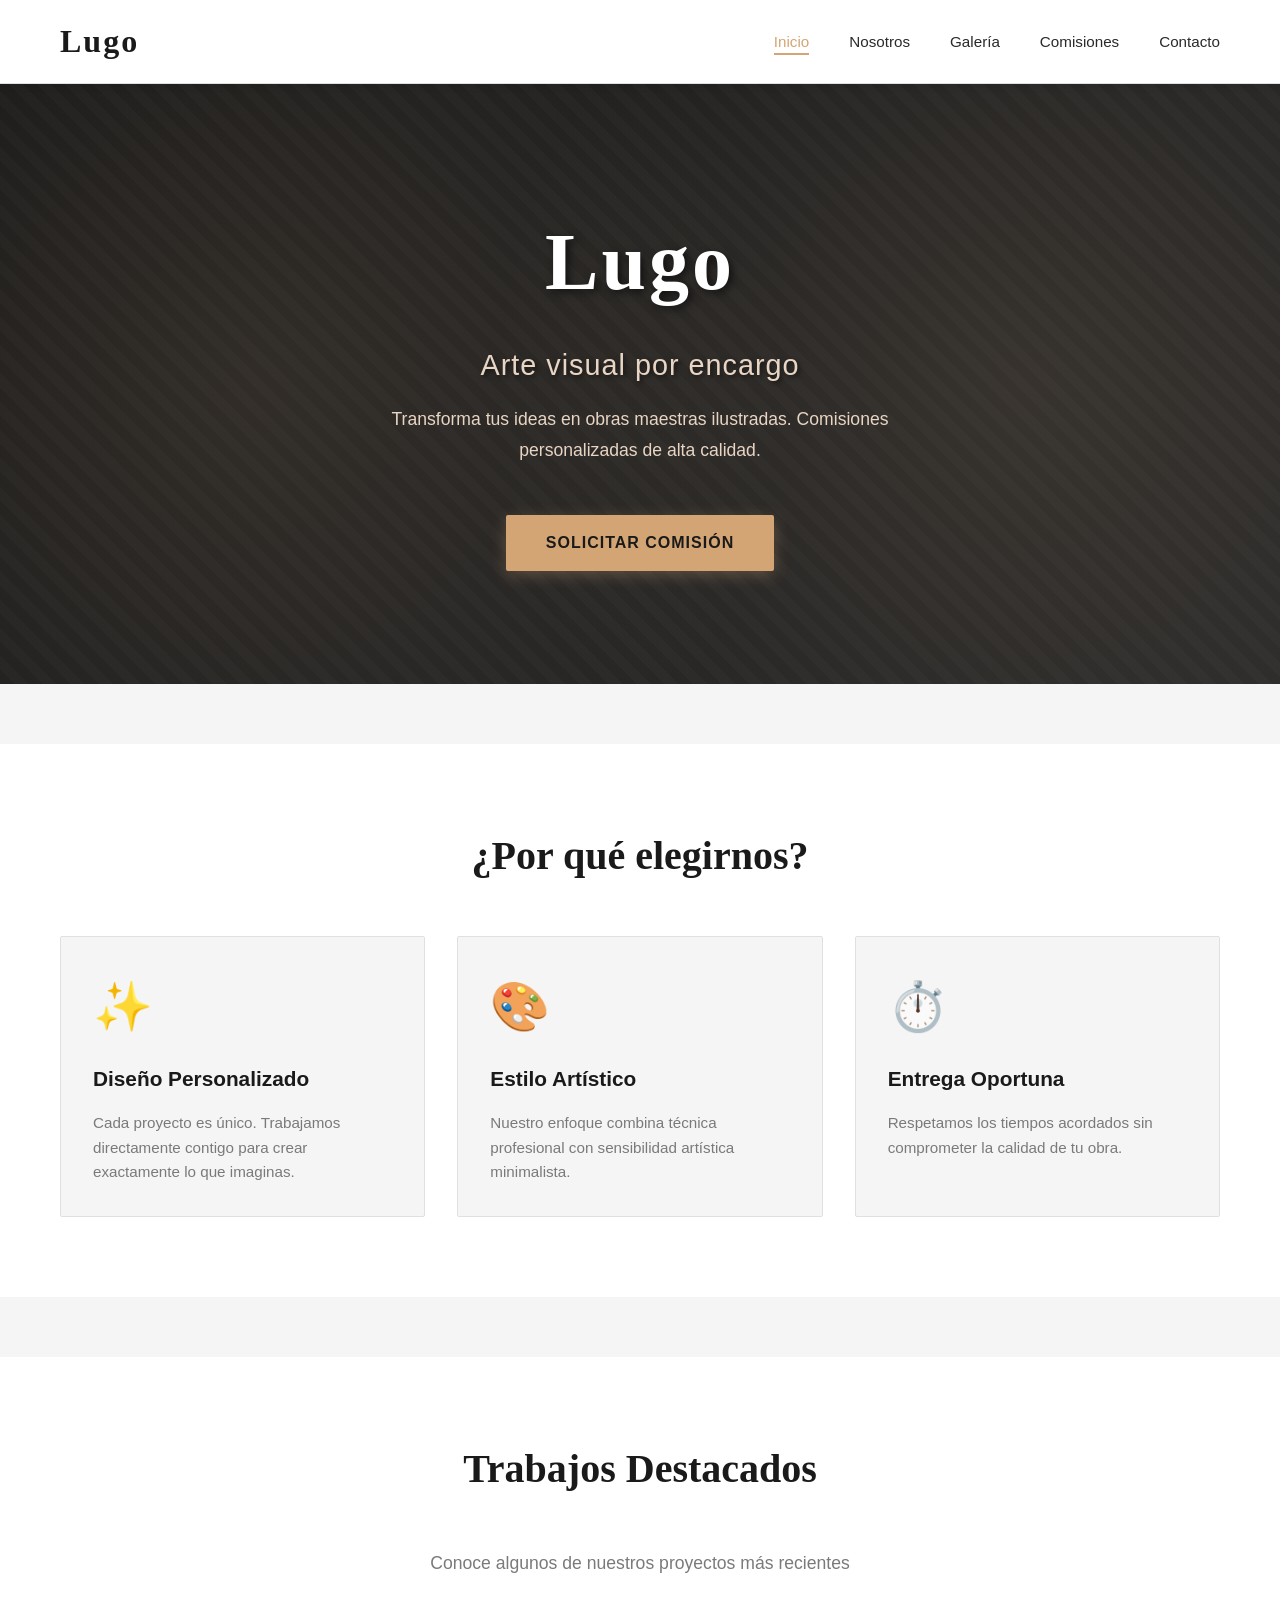
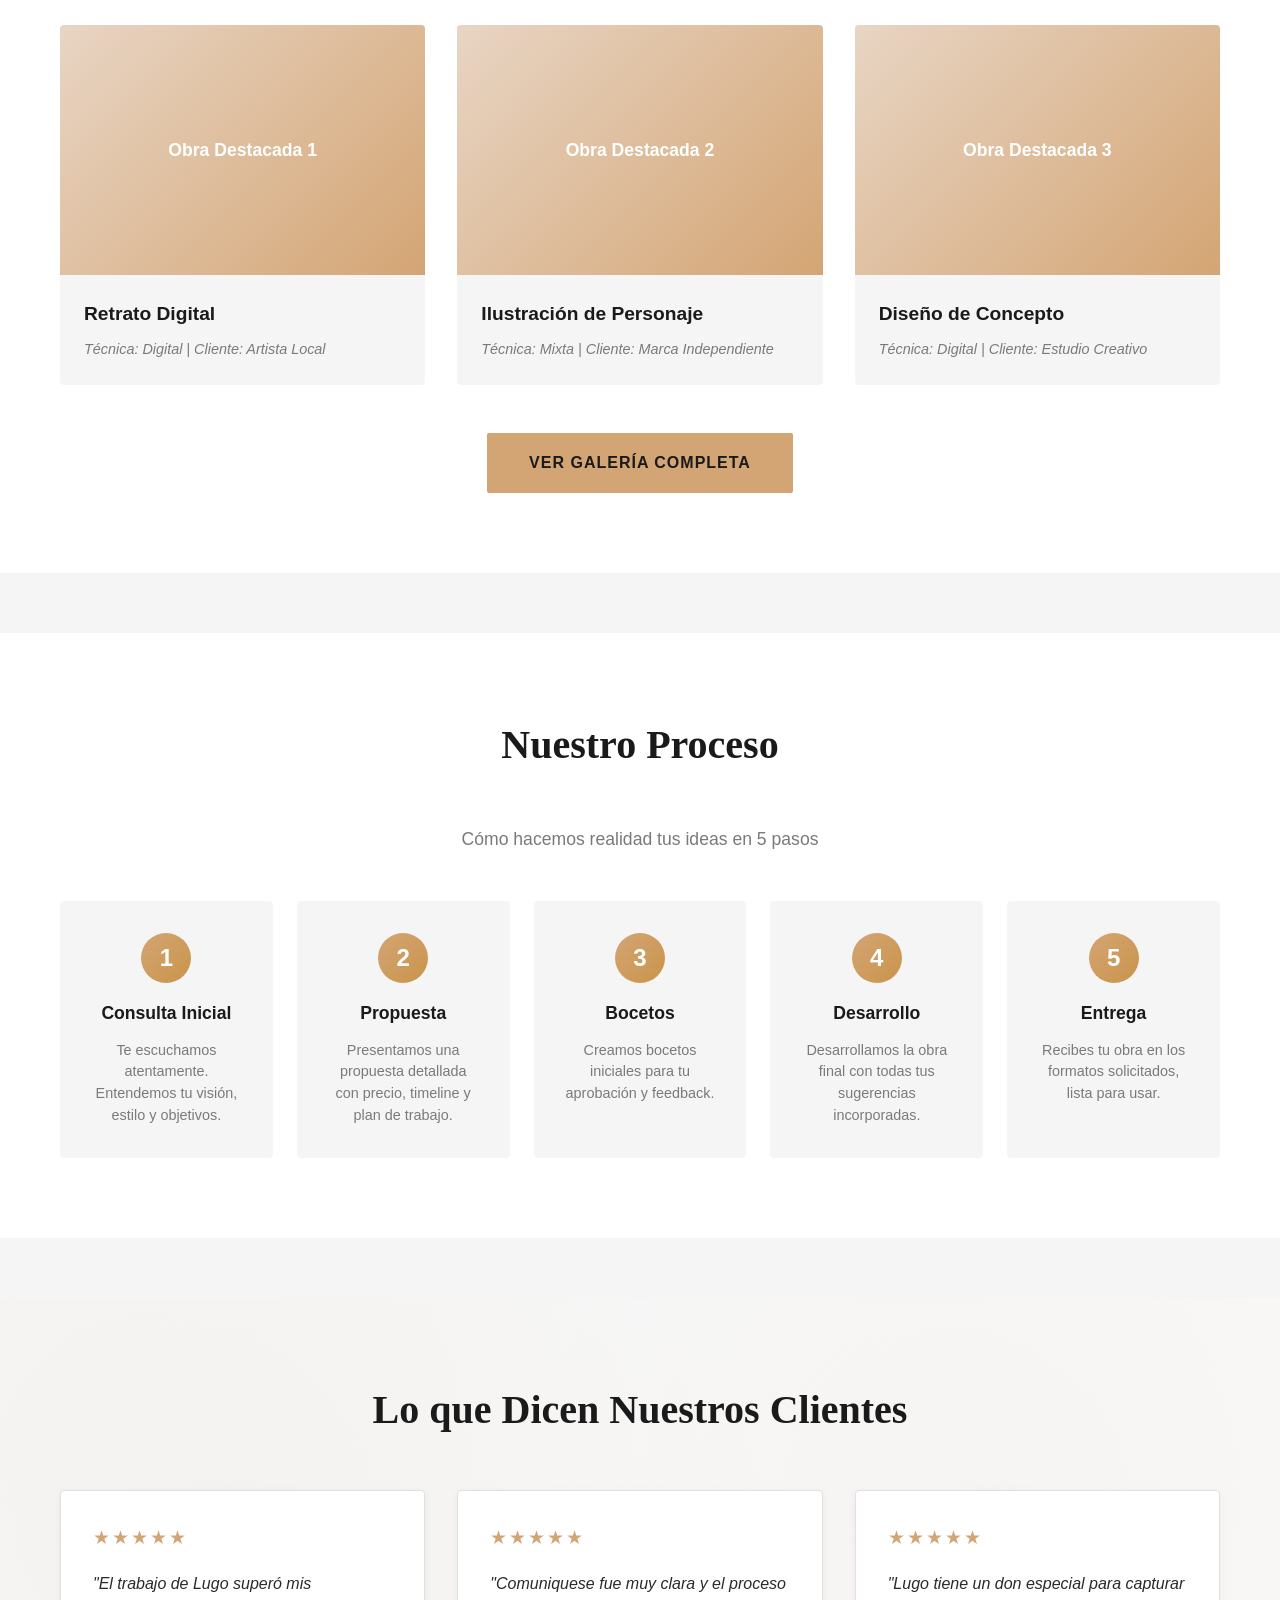
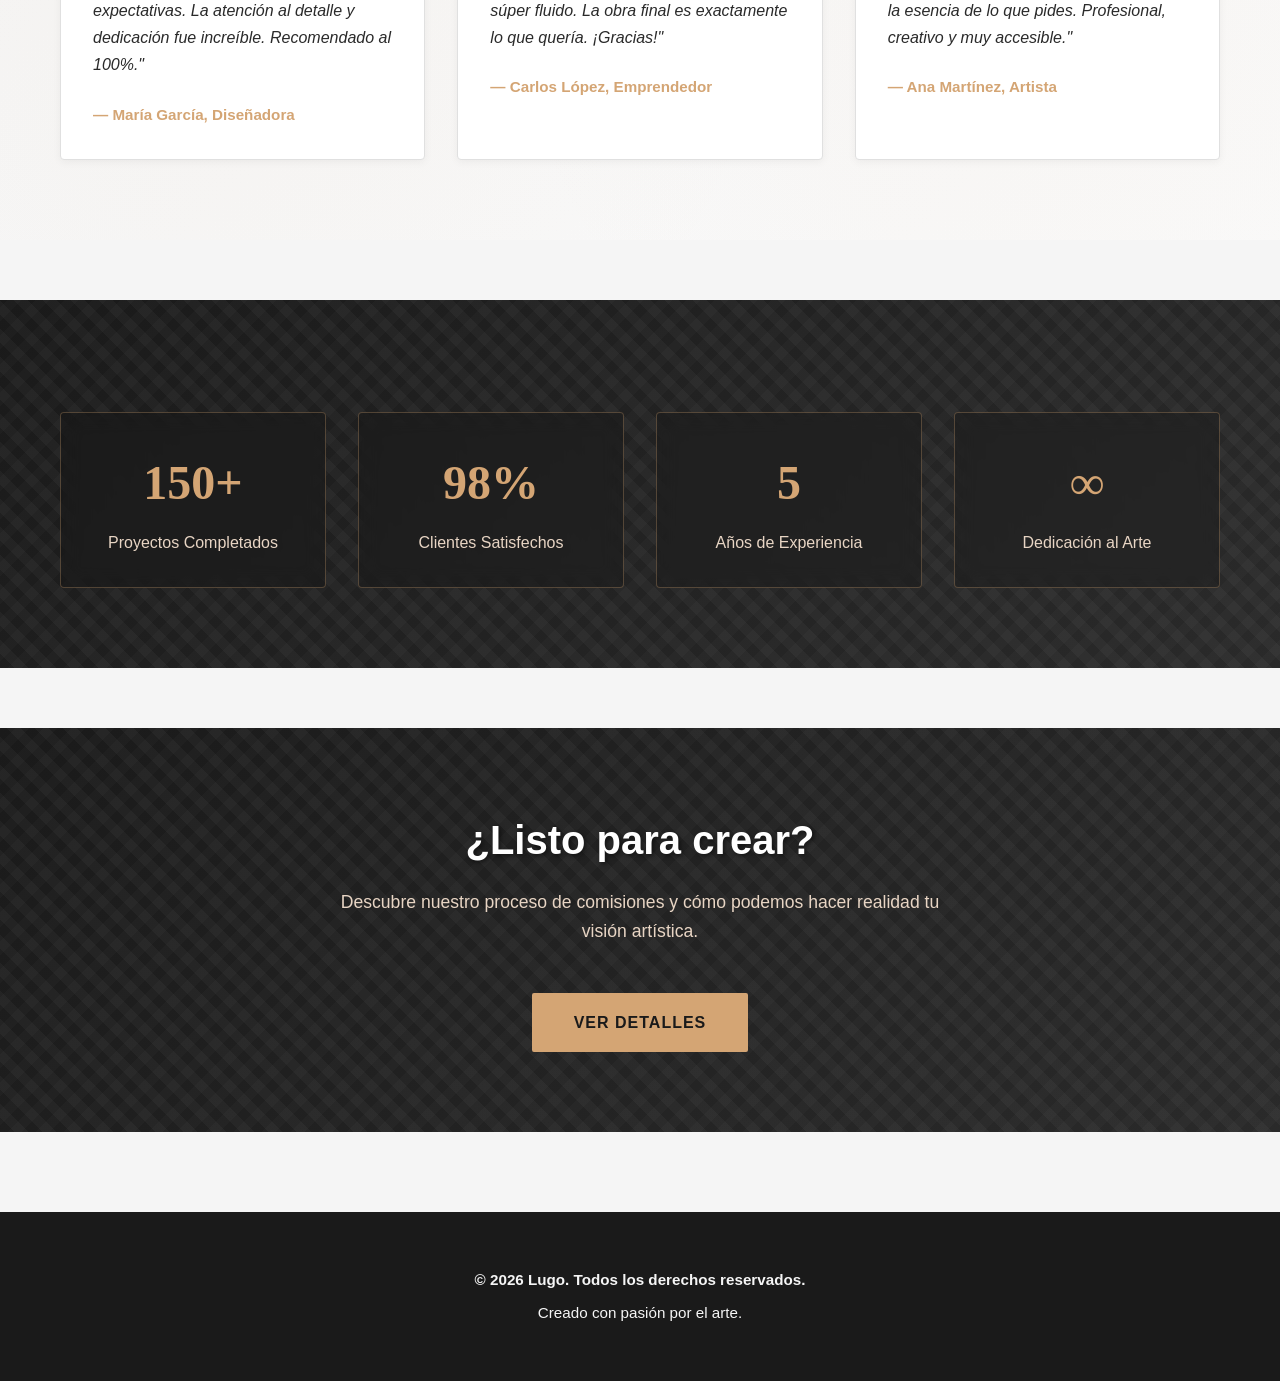
==== index.html @ e1e79ac5 "Add files via upload" ====
<!DOCTYPE html>
<html lang="es">
<head>
    <meta charset="UTF-8">
    <meta name="viewport" content="width=device-width, initial-scale=1.0">
    <title>Lugo - Dibujos por Comisiones</title>
    <link rel="stylesheet" href="Style/style.css">
</head>
<body>
    <nav class="navbar">
        <div class="nav-container">
            <div class="logo">Lugo</div>
            <ul class="nav-menu">
                <li><a href="index.html" class="nav-link active">Inicio</a></li>
                <li><a href="nosotros.html" class="nav-link">Nosotros</a></li>
                <li><a href="galeria.html" class="nav-link">Galería</a></li>
                <li><a href="comisiones.html" class="nav-link">Comisiones</a></li>
                <li><a href="contacto.html" class="nav-link">Contacto</a></li>
            </ul>
            <div class="hamburger">
                <span></span>
                <span></span>
                <span></span>
            </div>
        </div>
    </nav>

    <header class="hero">
        <div class="hero-content">
            <h1>Lugo</h1>
            <p class="subtitle">Arte visual por encargo</p>
            <p class="description">Transforma tus ideas en obras maestras ilustradas. Comisiones personalizadas de alta calidad.</p>
            <a href="comisiones.html" class="cta-button">Solicitar Comisión</a>
        </div>
    </header>

    <section class="featured">
        <div class="container">
            <h2>¿Por qué elegirnos?</h2>
            <div class="features-grid">
                <div class="feature-card">
                    <div class="feature-icon">✨</div>
                    <h3>Diseño Personalizado</h3>
                    <p>Cada proyecto es único. Trabajamos directamente contigo para crear exactamente lo que imaginas.</p>
                </div>
                <div class="feature-card">
                    <div class="feature-icon">🎨</div>
                    <h3>Estilo Artístico</h3>
                    <p>Nuestro enfoque combina técnica profesional con sensibilidad artística minimalista.</p>
                </div>
                <div class="feature-card">
                    <div class="feature-icon">⏱️</div>
                    <h3>Entrega Oportuna</h3>
                    <p>Respetamos los tiempos acordados sin comprometer la calidad de tu obra.</p>
                </div>
            </div>
        </div>
    </section>

    <section class="portfolio-preview">
        <div class="container">
            <h2>Trabajos Destacados</h2>
            <p class="section-subtitle">Conoce algunos de nuestros proyectos más recientes</p>
            <div class="portfolio-grid">
                <div class="portfolio-item">
                    <div class="portfolio-image">
                        <div class="portfolio-placeholder">Obra Destacada 1</div>
                    </div>
                    <h3>Retrato Digital</h3>
                    <p class="portfolio-tech">Técnica: Digital | Cliente: Artista Local</p>
                </div>
                <div class="portfolio-item">
                    <div class="portfolio-image">
                        <div class="portfolio-placeholder">Obra Destacada 2</div>
                    </div>
                    <h3>Ilustración de Personaje</h3>
                    <p class="portfolio-tech">Técnica: Mixta | Cliente: Marca Independiente</p>
                </div>
                <div class="portfolio-item">
                    <div class="portfolio-image">
                        <div class="portfolio-placeholder">Obra Destacada 3</div>
                    </div>
                    <h3>Diseño de Concepto</h3>
                    <p class="portfolio-tech">Técnica: Digital | Cliente: Estudio Creativo</p>
                </div>
            </div>
            <div class="text-center">
                <a href="galeria.html" class="cta-button-secondary">Ver Galería Completa</a>
            </div>
        </div>
    </section>

    <section class="process-section">
        <div class="container">
            <h2>Nuestro Proceso</h2>
            <p class="section-subtitle">Cómo hacemos realidad tus ideas en 5 pasos</p>
            <div class="process-timeline">
                <div class="timeline-item">
                    <div class="timeline-number">1</div>
                    <h3>Consulta Inicial</h3>
                    <p>Te escuchamos atentamente. Entendemos tu visión, estilo y objetivos.</p>
                </div>
                <div class="timeline-item">
                    <div class="timeline-number">2</div>
                    <h3>Propuesta</h3>
                    <p>Presentamos una propuesta detallada con precio, timeline y plan de trabajo.</p>
                </div>
                <div class="timeline-item">
                    <div class="timeline-number">3</div>
                    <h3>Bocetos</h3>
                    <p>Creamos bocetos iniciales para tu aprobación y feedback.</p>
                </div>
                <div class="timeline-item">
                    <div class="timeline-number">4</div>
                    <h3>Desarrollo</h3>
                    <p>Desarrollamos la obra final con todas tus sugerencias incorporadas.</p>
                </div>
                <div class="timeline-item">
                    <div class="timeline-number">5</div>
                    <h3>Entrega</h3>
                    <p>Recibes tu obra en los formatos solicitados, lista para usar.</p>
                </div>
            </div>
        </div>
    </section>

    <section class="testimonials">
        <div class="container">
            <h2>Lo que Dicen Nuestros Clientes</h2>
            <div class="testimonials-grid">
                <div class="testimonial-card">
                    <div class="stars">★★★★★</div>
                    <p class="quote">"El trabajo de Lugo superó mis expectativas. La atención al detalle y dedicación fue increíble. Recomendado al 100%."</p>
                    <p class="author">— María García, Diseñadora</p>
                </div>
                <div class="testimonial-card">
                    <div class="stars">★★★★★</div>
                    <p class="quote">"Comuniquese fue muy clara y el proceso súper fluido. La obra final es exactamente lo que quería. ¡Gracias!"</p>
                    <p class="author">— Carlos López, Emprendedor</p>
                </div>
                <div class="testimonial-card">
                    <div class="stars">★★★★★</div>
                    <p class="quote">"Lugo tiene un don especial para capturar la esencia de lo que pides. Profesional, creativo y muy accesible."</p>
                    <p class="author">— Ana Martínez, Artista</p>
                </div>
            </div>
        </div>
    </section>

    <section class="stats-section">
        <div class="container">
            <div class="stats-grid">
                <div class="stat-item">
                    <h3 class="stat-number">150+</h3>
                    <p>Proyectos Completados</p>
                </div>
                <div class="stat-item">
                    <h3 class="stat-number">98%</h3>
                    <p>Clientes Satisfechos</p>
                </div>
                <div class="stat-item">
                    <h3 class="stat-number">5</h3>
                    <p>Años de Experiencia</p>
                </div>
                <div class="stat-item">
                    <h3 class="stat-number">∞</h3>
                    <p>Dedicación al Arte</p>
                </div>
            </div>
        </div>
    </section>

    <section class="cta-section">
        <div class="container">
            <h2>¿Listo para crear?</h2>
            <p>Descubre nuestro proceso de comisiones y cómo podemos hacer realidad tu visión artística.</p>
            <a href="comisiones.html" class="cta-button-secondary">Ver Detalles</a>
        </div>
    </section>

    <footer class="footer">
        <div class="container">
            <p>&copy; 2026 Lugo. Todos los derechos reservados.</p>
            <p>Creado con pasión por el arte.</p>
        </div>
    </footer>

    <script src="Script/script.js"></script>
</body>
</html>
---- Style/style.css ----
/* ========================
   RESET Y VARIABLES
   ======================== */

:root {
    --primary-color: #1a1a1a;
    --secondary-color: #f5f5f5;
    --accent-color: #d4a574;
    --accent-light: #e8d5c4;
    --text-dark: #2a2a2a;
    --text-light: #7a7a7a;
    --border-color: #e0e0e0;
    --white: #ffffff;
    
    --font-main: 'Segoe UI', Tahoma, Geneva, Verdana, sans-serif;
    --font-accent: 'Georgia', 'Times New Roman', serif;
    
    --transition: all 0.3s ease;
    --shadow-light: 0 2px 8px rgba(0, 0, 0, 0.08);
    --shadow-medium: 0 4px 16px rgba(0, 0, 0, 0.12);
}

* {
    margin: 0;
    padding: 0;
    box-sizing: border-box;
}

html {
    scroll-behavior: smooth;
}

body {
    font-family: var(--font-main);
    color: var(--text-dark);
    background-color: var(--secondary-color);
    line-height: 1.6;
}

/* ========================
   CONTENEDOR GENERAL
   ======================== */

.container {
    max-width: 1200px;
    margin: 0 auto;
    padding: 0 20px;
}

/* ========================
   NAVEGACIÓN
   ======================== */

.navbar {
    position: sticky;
    top: 0;
    background-color: var(--white);
    border-bottom: 1px solid var(--border-color);
    z-index: 1000;
    box-shadow: var(--shadow-light);
}

.nav-container {
    max-width: 1200px;
    margin: 0 auto;
    padding: 1rem 20px;
    display: flex;
    justify-content: space-between;
    align-items: center;
}

.logo {
    font-family: var(--font-accent);
    font-size: 2rem;
    font-weight: 700;
    color: var(--primary-color);
    letter-spacing: 2px;
    text-decoration: none;
}

.nav-menu {
    display: flex;
    list-style: none;
    gap: 2.5rem;
    align-items: center;
}

.nav-link {
    text-decoration: none;
    color: var(--text-dark);
    font-size: 0.95rem;
    position: relative;
    transition: var(--transition);
    text-transform: capitalize;
    font-weight: 500;
}

.nav-link::after {
    content: '';
    position: absolute;
    width: 0;
    height: 2px;
    bottom: -5px;
    left: 0;
    background-color: var(--accent-color);
    transition: var(--transition);
}

.nav-link:hover::after,
.nav-link.active::after {
    width: 100%;
}

.nav-link.active {
    color: var(--accent-color);
}

/* Hamburguesa Menu */
.hamburger {
    display: none;
    flex-direction: column;
    cursor: pointer;
    gap: 6px;
}

.hamburger span {
    width: 25px;
    height: 3px;
    background-color: var(--primary-color);
    border-radius: 2px;
    transition: var(--transition);
}

.hamburger.active span:nth-child(1) {
    transform: rotate(45deg) translate(10px, 10px);
}

.hamburger.active span:nth-child(2) {
    opacity: 0;
}

.hamburger.active span:nth-child(3) {
    transform: rotate(-45deg) translate(7px, -7px);
}

/* ========================
   HERO SECTION
   ======================== */

.hero {
    background: linear-gradient(135deg, #1a1a1a 0%, #2a2a2a 25%, #d4a574 50%, #2a2a2a 75%, #1a1a1a 100%);
    background-size: 400% 400%;
    padding: 100px 20px;
    text-align: center;
    min-height: 600px;
    display: flex;
    align-items: center;
    justify-content: center;
    position: relative;
    overflow: hidden;
    animation: gradientShift 15s ease infinite;
}

.hero::before {
    content: '';
    position: absolute;
    top: 0;
    left: 0;
    right: 0;
    bottom: 0;
    background-image: 
        radial-gradient(circle at 20% 50%, rgba(212, 165, 116, 0.1) 0%, transparent 50%),
        radial-gradient(circle at 80% 50%, rgba(212, 165, 116, 0.1) 0%, transparent 50%),
        repeating-linear-gradient(45deg, transparent, transparent 10px, rgba(255,255,255,0.02) 10px, rgba(255,255,255,0.02) 20px);
    pointer-events: none;
    z-index: 1;
}

.hero-content {
    max-width: 800px;
    margin: 0 auto;
    position: relative;
    z-index: 2;
}

.hero h1 {
    font-family: var(--font-accent);
    font-size: 5rem;
    color: var(--white);
    margin-bottom: 1rem;
    font-weight: 700;
    letter-spacing: 3px;
    text-shadow: 3px 3px 8px rgba(0, 0, 0, 0.6);
    animation: slideDownFade 0.8s ease;
}

.subtitle {
    font-size: 1.8rem;
    color: var(--accent-light);
    margin-bottom: 1rem;
    font-weight: 300;
    letter-spacing: 1px;
    text-shadow: 2px 2px 4px rgba(0, 0, 0, 0.5);
    animation: slideUpFade 0.8s ease 0.2s both;
}

.description {
    font-size: 1.1rem;
    color: var(--accent-light);
    margin-bottom: 2rem;
    max-width: 600px;
    margin-left: auto;
    margin-right: auto;
    line-height: 1.8;
    animation: slideUpFade 0.8s ease 0.4s both;
}

@keyframes slideDownFade {
    from {
        opacity: 0;
        transform: translateY(-30px);
    }
    to {
        opacity: 1;
        transform: translateY(0);
    }
}

@keyframes slideUpFade {
    from {
        opacity: 0;
        transform: translateY(30px);
    }
    to {
        opacity: 1;
        transform: translateY(0);
    }
}

/* ========================
   BOTONES
   ======================== */

.cta-button,
.cta-button-secondary,
.btn-package,
.btn-submit {
    display: inline-block;
    padding: 15px 40px;
    margin-top: 1rem;
    border: none;
    border-radius: 2px;
    cursor: pointer;
    transition: var(--transition);
    text-decoration: none;
    font-size: 1rem;
    font-weight: 600;
    text-transform: uppercase;
    letter-spacing: 1px;
    position: relative;
    z-index: 3;
}

.cta-button {
    background-color: var(--accent-color);
    color: var(--primary-color);
    box-shadow: 0 4px 15px rgba(212, 165, 116, 0.3);
}

.cta-button:hover {
    background-color: var(--white);
    color: var(--primary-color);
    box-shadow: 0 6px 20px rgba(212, 165, 116, 0.5);
    transform: translateY(-2px);
}

.cta-button-secondary {
    background-color: var(--accent-color);
    color: var(--primary-color);
    border: 2px solid var(--accent-color);
}

.cta-button-secondary:hover {
    background-color: transparent;
    color: var(--accent-color);
    box-shadow: 0 4px 15px rgba(212, 165, 116, 0.3);
}

.btn-package {
    background-color: var(--accent-color);
    color: var(--primary-color);
    width: 100%;
    text-align: center;
}

.btn-package:hover {
    background-color: var(--primary-color);
    color: var(--accent-color);
    box-shadow: var(--shadow-medium);
}

.btn-submit {
    background-color: var(--accent-color);
    color: var(--primary-color);
    width: 100%;
}

.btn-submit:hover {
    background-color: var(--primary-color);
    color: var(--accent-color);
    box-shadow: var(--shadow-medium);
}

/* ========================
   SECCIONES FEATURED
   ======================== */

.featured,
.values-section,
.pricing-section,
.faq-section,
.portfolio-preview,
.process-section,
.testimonials,
.stats-section {
    padding: 80px 20px;
    background-color: var(--white);
    margin: 60px 0;
}

.featured h2,
.values-section h2,
.pricing-section h2,
.faq-section h2,
.commission-info h2,
.contact-info h2,
.portfolio-preview h2,
.process-section h2,
.testimonials h2,
.stats-section h2 {
    font-family: var(--font-accent);
    font-size: 2.5rem;
    color: var(--primary-color);
    text-align: center;
    margin-bottom: 3rem;
    font-weight: 700;
}

.section-subtitle {
    text-align: center;
    color: var(--text-light);
    font-size: 1.1rem;
    margin-bottom: 3rem;
    max-width: 600px;
    margin-left: auto;
    margin-right: auto;
}

.text-center {
    text-align: center;
    margin-top: 2rem;
}

/* ========================
   GRID DE CARACTERÍSTICAS
   ======================== */

.features-grid,
.values-grid,
.gallery-grid {
    display: grid;
    grid-template-columns: repeat(auto-fit, minmax(300px, 1fr));
    gap: 2rem;
    margin-top: 2rem;
}

.feature-card,
.value-card,
.gallery-item {
    padding: 2rem;
    border: 1px solid var(--border-color);
    border-radius: 2px;
    transition: var(--transition);
    background-color: var(--secondary-color);
}

.feature-card:hover,
.value-card:hover,
.gallery-item:hover {
    transform: translateY(-5px);
    box-shadow: var(--shadow-medium);
    border-color: var(--accent-color);
}

.feature-icon {
    font-size: 3rem;
    margin-bottom: 1rem;
}

.feature-card h3,
.value-card h3,
.gallery-item h3 {
    color: var(--primary-color);
    margin-bottom: 1rem;
    font-size: 1.3rem;
}

.feature-card p,
.value-card p,
.gallery-item p {
    color: var(--text-light);
    font-size: 0.95rem;
    line-height: 1.6;
}

/* ========================
   GALERÍA
   ======================== */

.gallery-placeholder {
    width: 100%;
    height: 250px;
    background: linear-gradient(135deg, #e8d5c4 0%, #d4a574 100%);
    border-radius: 2px;
    display: flex;
    align-items: center;
    justify-content: center;
    margin-bottom: 1.5rem;
    color: var(--white);
    font-size: 1.2rem;
    font-weight: 600;
}

/* ========================
   SECCIÓN CTA
   ======================== */

.cta-section {
    background: linear-gradient(135deg, #1a1a1a 0%, #2a2a2a 25%, #d4a574 50%, #2a2a2a 75%, #1a1a1a 100%);
    background-size: 400% 400%;
    color: var(--white);
    padding: 80px 20px;
    text-align: center;
    animation: gradientShift 15s ease infinite;
    position: relative;
    overflow: hidden;
}

.cta-section::before {
    content: '';
    position: absolute;
    top: 0;
    left: 0;
    right: 0;
    bottom: 0;
    background-image: 
        repeating-linear-gradient(45deg, transparent, transparent 10px, rgba(255,255,255,0.03) 10px, rgba(255,255,255,0.03) 20px),
        repeating-linear-gradient(-45deg, transparent, transparent 10px, rgba(255,255,255,0.02) 10px, rgba(255,255,255,0.02) 20px);
    pointer-events: none;
}

.cta-section h2 {
    color: var(--white);
    font-size: 2.5rem;
    margin-bottom: 1rem;
    position: relative;
    z-index: 2;
    text-shadow: 2px 2px 4px rgba(0, 0, 0, 0.5);
}

.cta-section p {
    font-size: 1.1rem;
    color: var(--accent-light);
    max-width: 600px;
    margin: 0 auto 2rem;
    position: relative;
    z-index: 2;
}

/* ========================
   PAGE HEADER
   ======================== */

.page-header {
    background: linear-gradient(135deg, #1a1a1a 0%, #2a2a2a 25%, #d4a574 50%, #2a2a2a 75%, #1a1a1a 100%);
    background-size: 400% 400%;
    padding: 100px 20px;
    text-align: center;
    border-bottom: 3px solid var(--accent-color);
    position: relative;
    overflow: hidden;
    animation: gradientShift 15s ease infinite;
}

.page-header::before {
    content: '';
    position: absolute;
    top: 0;
    left: 0;
    right: 0;
    bottom: 0;
    background-image: 
        repeating-linear-gradient(45deg, transparent, transparent 10px, rgba(255,255,255,0.03) 10px, rgba(255,255,255,0.03) 20px),
        repeating-linear-gradient(-45deg, transparent, transparent 10px, rgba(255,255,255,0.02) 10px, rgba(255,255,255,0.02) 20px);
    pointer-events: none;
    z-index: 1;
}

.page-header h1 {
    font-family: var(--font-accent);
    font-size: 3rem;
    color: var(--white);
    margin-bottom: 0.5rem;
    font-weight: 700;
    position: relative;
    z-index: 2;
    text-shadow: 2px 2px 4px rgba(0, 0, 0, 0.5);
}

.page-header p {
    color: var(--accent-light);
    font-size: 1.1rem;
    position: relative;
    z-index: 2;
    font-weight: 500;
}

@keyframes gradientShift {
    0% { background-position: 0% 50%; }
    50% { background-position: 100% 50%; }
    100% { background-position: 0% 50%; }
}

/* ========================
   ABOUT SECTION
   ======================== */

.about-section {
    padding: 80px 20px;
    background-color: var(--white);
}

.about-content {
    display: grid;
    grid-template-columns: 1fr 1fr;
    gap: 4rem;
}

.about-text h2 {
    font-family: var(--font-accent);
    font-size: 2rem;
    color: var(--primary-color);
    margin-bottom: 1.5rem;
}

.about-text p {
    color: var(--text-light);
    font-size: 1rem;
    line-height: 1.8;
    margin-bottom: 1rem;
}

.mission-list {
    list-style: none;
    margin: 1.5rem 0;
}

.mission-list li {
    padding: 0.8rem 0;
    padding-left: 2rem;
    position: relative;
    color: var(--text-light);
}

.mission-list li::before {
    content: '✓';
    position: absolute;
    left: 0;
    color: var(--accent-color);
    font-weight: bold;
    font-size: 1.2rem;
}

/* ========================
   PROCESS STEPS
   ======================== */

.process-steps {
    display: grid;
    grid-template-columns: repeat(auto-fit, minmax(200px, 1fr));
    gap: 2rem;
    margin: 3rem 0;
}

.step {
    text-align: center;
    padding: 2rem;
}

.step-number {
    display: inline-flex;
    align-items: center;
    justify-content: center;
    width: 60px;
    height: 60px;
    background-color: var(--accent-color);
    color: var(--primary-color);
    border-radius: 50%;
    font-size: 1.8rem;
    font-weight: 700;
    margin-bottom: 1rem;
}

.step h3 {
    color: var(--primary-color);
    margin-bottom: 1rem;
    font-size: 1.2rem;
}

.step p {
    color: var(--text-light);
    font-size: 0.95rem;
}

/* ========================
   PRICING
   ======================== */

.pricing-grid {
    display: grid;
    grid-template-columns: repeat(auto-fit, minmax(280px, 1fr));
    gap: 2rem;
    margin-top: 3rem;
}

.price-card {
    border: 2px solid var(--border-color);
    border-radius: 2px;
    padding: 2.5rem;
    background-color: var(--secondary-color);
    transition: var(--transition);
    display: flex;
    flex-direction: column;
}

.price-card:hover {
    border-color: var(--accent-color);
    transform: translateY(-10px);
    box-shadow: var(--shadow-medium);
}

.price-card.featured {
    border-color: var(--accent-color);
    background-color: var(--white);
    transform: scale(1.05);
}

.price-card h3 {
    font-size: 1.5rem;
    color: var(--primary-color);
    margin-bottom: 1rem;
}

.price-card .price {
    font-size: 1.8rem;
    color: var(--accent-color);
    font-weight: 700;
    margin-bottom: 1.5rem;
}

.features-list {
    list-style: none;
    margin: 1.5rem 0;
    flex-grow: 1;
}

.features-list li {
    padding: 0.6rem 0;
    color: var(--text-light);
    font-size: 0.95rem;
}

/* ========================
   FAQ
   ======================== */

.faq-content {
    display: grid;
    grid-template-columns: 1fr 1fr;
    gap: 2rem;
    margin-top: 2rem;
}

.faq-item {
    padding: 1.5rem;
    background-color: var(--secondary-color);
    border-left: 4px solid var(--accent-color);
    border-radius: 2px;
}

.faq-item h4 {
    color: var(--primary-color);
    margin-bottom: 0.8rem;
    font-size: 1.1rem;
}

.faq-item p {
    color: var(--text-light);
    font-size: 0.95rem;
    line-height: 1.6;
}

/* ========================
   PORTFOLIO PREVIEW
   ======================== */

.portfolio-grid {
    display: grid;
    grid-template-columns: repeat(auto-fit, minmax(280px, 1fr));
    gap: 2rem;
    margin-top: 2rem;
}

.portfolio-item {
    border-radius: 4px;
    overflow: hidden;
    transition: var(--transition);
    background-color: var(--secondary-color);
}

.portfolio-item:hover {
    transform: translateY(-8px);
    box-shadow: var(--shadow-medium);
}

.portfolio-image {
    width: 100%;
    height: 250px;
    overflow: hidden;
    background: linear-gradient(135deg, #e8d5c4 0%, #d4a574 100%);
    display: flex;
    align-items: center;
    justify-content: center;
}

.portfolio-placeholder {
    color: var(--white);
    font-weight: 600;
    font-size: 1.1rem;
}

.portfolio-item h3 {
    padding: 1.5rem 1.5rem 0.5rem;
    color: var(--primary-color);
    font-size: 1.2rem;
}

.portfolio-tech {
    padding: 0 1.5rem 1.5rem;
    color: var(--text-light);
    font-size: 0.9rem;
    font-style: italic;
}

/* ========================
   PROCESS TIMELINE
   ======================== */

.process-timeline {
    display: grid;
    grid-template-columns: repeat(auto-fit, minmax(200px, 1fr));
    gap: 1.5rem;
    margin-top: 2rem;
    position: relative;
}

.timeline-item {
    text-align: center;
    padding: 2rem;
    background-color: var(--secondary-color);
    border-radius: 4px;
    transition: var(--transition);
    position: relative;
}

.timeline-item:hover {
    background-color: var(--accent-light);
    transform: translateY(-5px);
}

.timeline-number {
    display: inline-flex;
    align-items: center;
    justify-content: center;
    width: 50px;
    height: 50px;
    background: linear-gradient(135deg, var(--accent-color) 0%, #c9944a 100%);
    color: var(--white);
    border-radius: 50%;
    font-size: 1.5rem;
    font-weight: 700;
    margin-bottom: 1rem;
}

.timeline-item h3 {
    color: var(--primary-color);
    margin-bottom: 0.8rem;
    font-size: 1.1rem;
}

.timeline-item p {
    color: var(--text-light);
    font-size: 0.9rem;
    line-height: 1.5;
}

/* ========================
   TESTIMONIALS
   ======================== */

.testimonials {
    background: linear-gradient(135deg, #f5f5f5 0%, #ffffff 50%, #f5f5f5 100%);
    background-size: 400% 400%;
    position: relative;
    animation: subtleGradient 20s ease infinite;
}

.testimonials::before {
    content: '';
    position: absolute;
    top: 0;
    left: 0;
    right: 0;
    bottom: 0;
    background-image: 
        radial-gradient(circle at 20% 50%, rgba(212, 165, 116, 0.05) 0%, transparent 50%),
        radial-gradient(circle at 80% 50%, rgba(212, 165, 116, 0.05) 0%, transparent 50%);
    pointer-events: none;
}

.testimonials h2 {
    position: relative;
    z-index: 2;
}

.testimonials-grid {
    display: grid;
    grid-template-columns: repeat(auto-fit, minmax(300px, 1fr));
    gap: 2rem;
    margin-top: 2rem;
    position: relative;
    z-index: 2;
}

.testimonial-card {
    padding: 2rem;
    background-color: var(--white);
    border: 1px solid var(--border-color);
    border-radius: 4px;
    transition: var(--transition);
    box-shadow: 0 2px 8px rgba(0, 0, 0, 0.05);
}

.testimonial-card:hover {
    border-color: var(--accent-color);
    box-shadow: 0 8px 24px rgba(212, 165, 116, 0.15);
    transform: translateY(-8px);
}

.stars {
    color: var(--accent-color);
    font-size: 1.2rem;
    margin-bottom: 1rem;
    letter-spacing: 2px;
}

.testimonial-card .quote {
    color: var(--text-dark);
    font-size: 1rem;
    font-style: italic;
    margin-bottom: 1.5rem;
    line-height: 1.7;
}

.testimonial-card .author {
    color: var(--accent-color);
    font-weight: 600;
    font-size: 0.95rem;
    margin: 0;
}

@keyframes subtleGradient {
    0% { background-position: 0% 50%; }
    50% { background-position: 100% 50%; }
    100% { background-position: 0% 50%; }
}

/* ========================
   STATS SECTION
   ======================== */

.stats-section {
    background: linear-gradient(135deg, #1a1a1a 0%, #2a2a2a 25%, #d4a574 50%, #2a2a2a 75%, #1a1a1a 100%);
    background-size: 400% 400%;
    color: var(--white);
    margin: 60px 0;
    animation: gradientShift 15s ease infinite;
    position: relative;
    overflow: hidden;
}

.stats-section::before {
    content: '';
    position: absolute;
    top: 0;
    left: 0;
    right: 0;
    bottom: 0;
    background-image: 
        repeating-linear-gradient(45deg, transparent, transparent 10px, rgba(255,255,255,0.03) 10px, rgba(255,255,255,0.03) 20px),
        repeating-linear-gradient(-45deg, transparent, transparent 10px, rgba(255,255,255,0.02) 10px, rgba(255,255,255,0.02) 20px);
    pointer-events: none;
}

.stats-section h2 {
    color: var(--white);
    position: relative;
    z-index: 2;
    text-shadow: 2px 2px 4px rgba(0, 0, 0, 0.5);
}

.stats-grid {
    display: grid;
    grid-template-columns: repeat(auto-fit, minmax(200px, 1fr));
    gap: 2rem;
    margin-top: 2rem;
    position: relative;
    z-index: 2;
}

.stat-item {
    text-align: center;
    padding: 2rem;
    backdrop-filter: blur(10px);
    background-color: rgba(0, 0, 0, 0.2);
    border-radius: 4px;
    border: 1px solid rgba(212, 165, 116, 0.3);
    transition: var(--transition);
}

.stat-item:hover {
    background-color: rgba(0, 0, 0, 0.4);
    border-color: var(--accent-color);
    transform: translateY(-5px);
}

.stat-number {
    font-family: var(--font-accent);
    font-size: 3rem;
    color: var(--accent-color);
    margin-bottom: 0.5rem;
    font-weight: 700;
}

.stat-item p {
    color: var(--accent-light);
    font-size: 1rem;
}

/* ========================
   CONTACTO
   ======================== */

.contact-section {
    padding: 80px 20px;
    background-color: var(--white);
}

.contact-content {
    display: grid;
    grid-template-columns: 1fr 1fr;
    gap: 4rem;
}

.contact-info h2 {
    text-align: left;
    margin-top: 0;
}

.info-block {
    margin: 2.5rem 0;
    padding: 1.5rem;
    background-color: var(--secondary-color);
    border-radius: 2px;
}

.info-block h3 {
    color: var(--primary-color);
    margin-bottom: 0.8rem;
}

.info-block p {
    color: var(--text-light);
}

.info-block a {
    color: var(--accent-color);
    text-decoration: none;
    font-weight: 600;
}

.info-block a:hover {
    text-decoration: underline;
}

.info-block ul {
    list-style: none;
    margin-top: 0.8rem;
}

.info-block li {
    padding: 0.4rem 0;
    padding-left: 1.5rem;
    position: relative;
    color: var(--text-light);
}

.info-block li::before {
    content: '•';
    position: absolute;
    left: 0;
    color: var(--accent-color);
}

/* ========================
   FORMULARIO
   ======================== */

.contact-form {
    background-color: var(--secondary-color);
    padding: 2rem;
    border-radius: 2px;
}

.form-group {
    margin-bottom: 1.5rem;
}

.form-group label {
    display: block;
    margin-bottom: 0.6rem;
    color: var(--primary-color);
    font-weight: 600;
    font-size: 0.95rem;
}

.form-group input,
.form-group textarea,
.form-group select {
    width: 100%;
    padding: 12px;
    border: 1px solid var(--border-color);
    border-radius: 2px;
    font-family: var(--font-main);
    font-size: 0.95rem;
    background-color: var(--white);
    color: var(--text-dark);
    transition: var(--transition);
}

.form-group input:focus,
.form-group textarea:focus,
.form-group select:focus {
    outline: none;
    border-color: var(--accent-color);
    box-shadow: 0 0 0 3px rgba(212, 165, 116, 0.1);
}

.form-group textarea {
    resize: vertical;
    font-family: var(--font-main);
}

/* ========================
   FOOTER
   ======================== */

.footer {
    background-color: var(--primary-color);
    color: var(--secondary-color);
    padding: 3rem 20px;
    text-align: center;
    margin-top: 5rem;
}

.footer p {
    margin: 0.5rem 0;
    font-size: 0.95rem;
}

.footer p:first-child {
    font-weight: 600;
}

/* ========================
   RESPONSIVE
   ======================== */

@media (max-width: 1024px) {
    .nav-menu {
        gap: 1.8rem;
    }

    .hero h1 {
        font-size: 3.5rem;
    }

    .features-grid,
    .values-grid,
    .gallery-grid {
        grid-template-columns: repeat(2, 1fr);
    }
}

@media (max-width: 768px) {
    /* Navegación Mobile */
    .hamburger {
        display: flex;
    }

    .nav-menu {
        position: absolute;
        top: 70px;
        left: 0;
        width: 100%;
        height: 0;
        background-color: var(--white);
        border-bottom: 1px solid var(--border-color);
        flex-direction: column;
        gap: 0;
        overflow: hidden;
        transition: height 0.3s ease;
        padding: 0;
        box-shadow: var(--shadow-light);
    }

    .nav-menu.active {
        height: auto;
        padding: 1.5rem 0;
    }

    .nav-menu li {
        width: 100%;
    }

    .nav-link {
        display: block;
        padding: 1rem 20px;
        border-bottom: 1px solid var(--border-color);
        font-size: 1rem;
    }

    .nav-link::after {
        display: none;
    }

    .nav-link.active {
        background-color: var(--secondary-color);
        color: var(--accent-color);
    }

    .nav-container {
        padding: 0.8rem 20px;
    }

    .logo {
        font-size: 1.5rem;
        letter-spacing: 1px;
    }

    .hero h1 {
        font-size: 2.5rem;
    }

    .subtitle {
        font-size: 1.2rem;
    }

    .description {
        font-size: 0.95rem;
    }

    .featured h2,
    .values-section h2,
    .pricing-section h2,
    .faq-section h2,
    .commission-info h2,
    .contact-info h2,
    .portfolio-preview h2,
    .process-section h2,
    .testimonials h2,
    .stats-section h2 {
        font-size: 1.8rem;
    }

    .page-header h1 {
        font-size: 2rem;
    }

    .about-content,
    .contact-content {
        grid-template-columns: 1fr;
        gap: 2rem;
    }

    .faq-content {
        grid-template-columns: 1fr;
    }

    .process-steps,
    .process-timeline {
        grid-template-columns: 1fr;
    }

    .cta-section h2 {
        font-size: 1.8rem;
    }

    .hero {
        min-height: 400px;
        padding: 40px 20px;
    }

    .price-card.featured {
        transform: scale(1);
    }

    .features-grid,
    .values-grid,
    .gallery-grid,
    .pricing-grid,
    .portfolio-grid,
    .testimonials-grid,
    .stats-grid {
        grid-template-columns: 1fr;
    }

    .featured,
    .values-section,
    .pricing-section,
    .faq-section,
    .about-section,
    .contact-section,
    .commission-info,
    .portfolio-preview,
    .process-section,
    .testimonials,
    .stats-section {
        padding: 50px 20px;
    }

    .section-subtitle {
        font-size: 1rem;
    }
}

@media (max-width: 600px) {
    .logo {
        font-size: 1.3rem;
        letter-spacing: 0.5px;
    }

    .nav-link {
        padding: 0.8rem 20px;
        font-size: 0.9rem;
    }

    .hero h1 {
        font-size: 1.8rem;
    }

    .subtitle {
        font-size: 1rem;
    }

    .featured h2,
    .values-section h2,
    .pricing-section h2,
    .faq-section h2,
    .commission-info h2,
    .contact-info h2,
    .portfolio-preview h2,
    .process-section h2,
    .testimonials h2,
    .stats-section h2 {
        font-size: 1.5rem;
    }

    .page-header h1 {
        font-size: 1.5rem;
    }

    .cta-button,
    .cta-button-secondary,
    .btn-package,
    .btn-submit {
        padding: 12px 25px;
        font-size: 0.85rem;
        letter-spacing: 0.5px;
    }

    .featured,
    .values-section,
    .pricing-section,
    .faq-section,
    .about-section,
    .contact-section,
    .commission-info,
    .portfolio-preview,
    .process-section,
    .testimonials,
    .stats-section {
        padding: 30px 15px;
    }

    .hero {
        min-height: 350px;
        padding: 30px 15px;
    }

    .step-number,
    .timeline-number {
        width: 50px;
        height: 50px;
        font-size: 1.3rem;
    }

    .cta-section {
        padding: 50px 15px;
    }

    .cta-section h2 {
        font-size: 1.3rem;
    }

    .gallery-placeholder,
    .portfolio-image {
        height: 200px;
    }

    .section-subtitle {
        font-size: 0.95rem;
    }

    .stat-number {
        font-size: 2rem;
    }

    .timeline-item,
    .testimonial-card {
        padding: 1.5rem;
    }
}
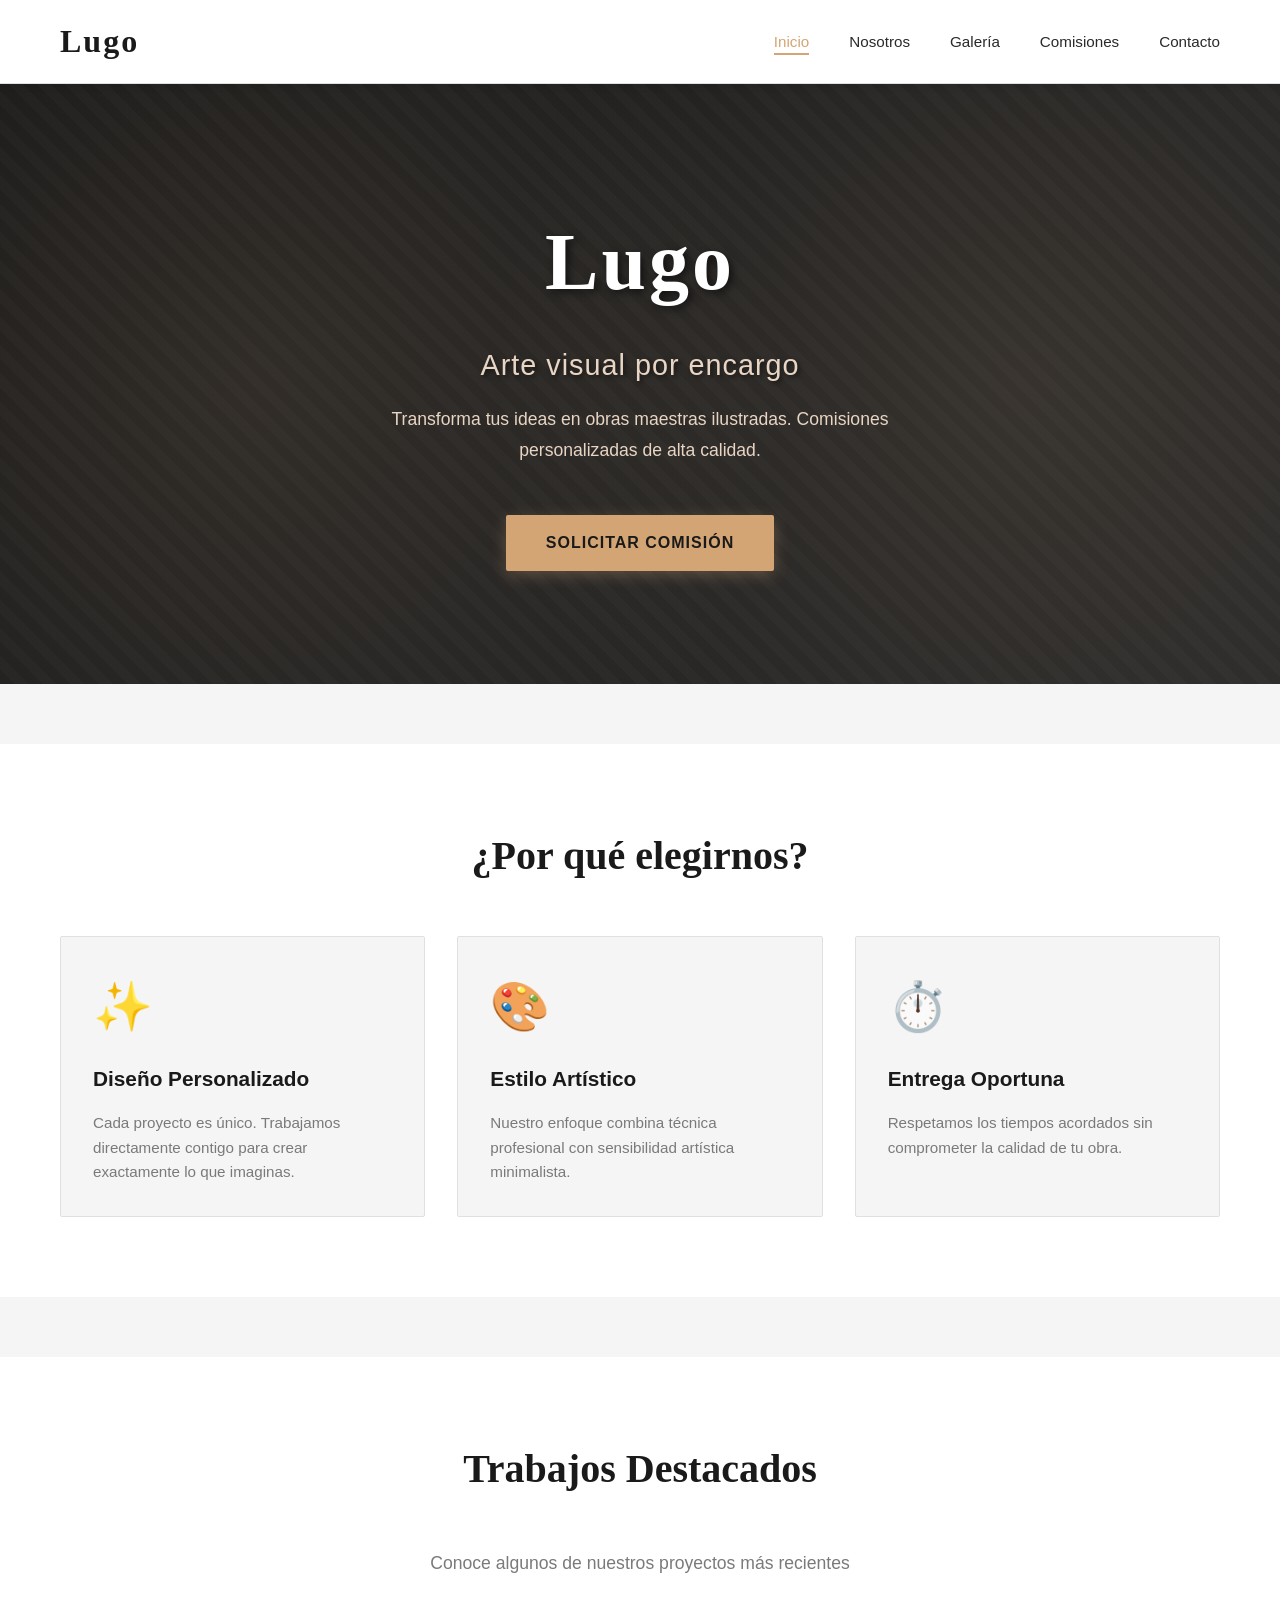
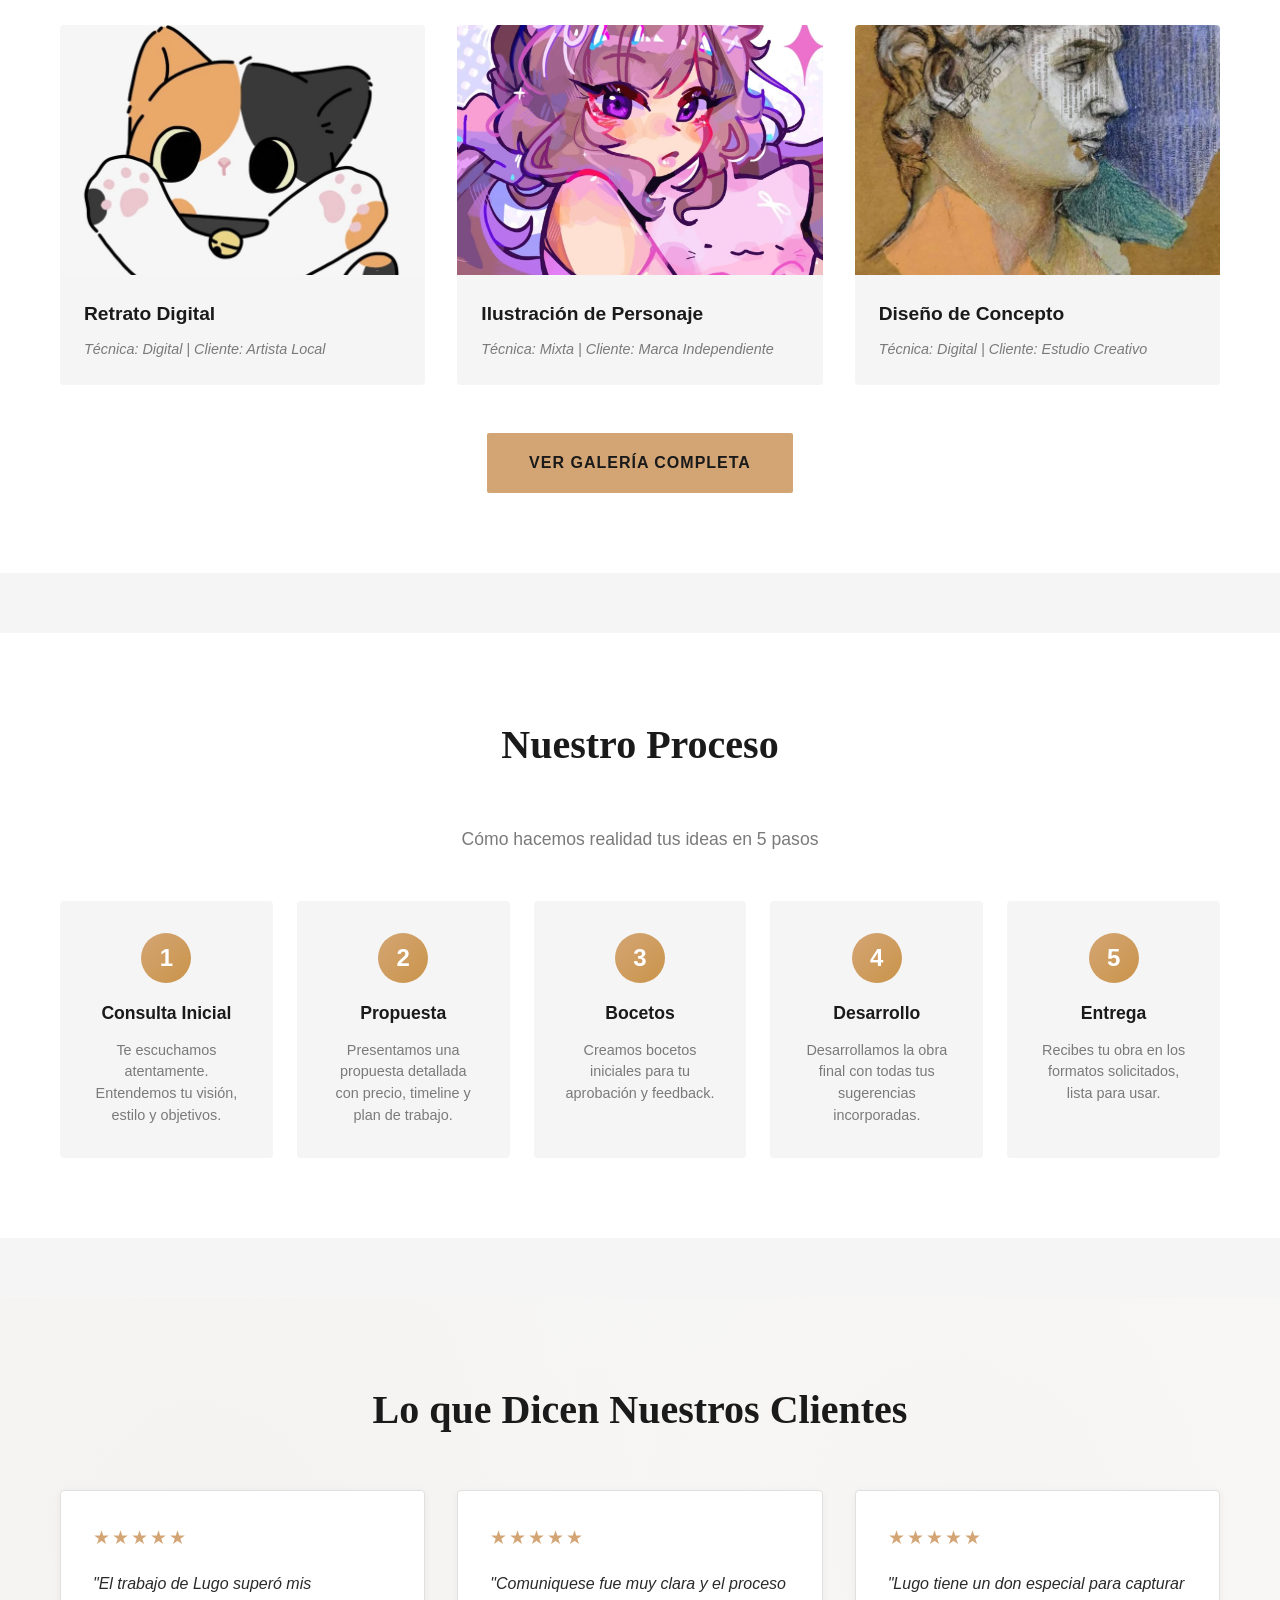
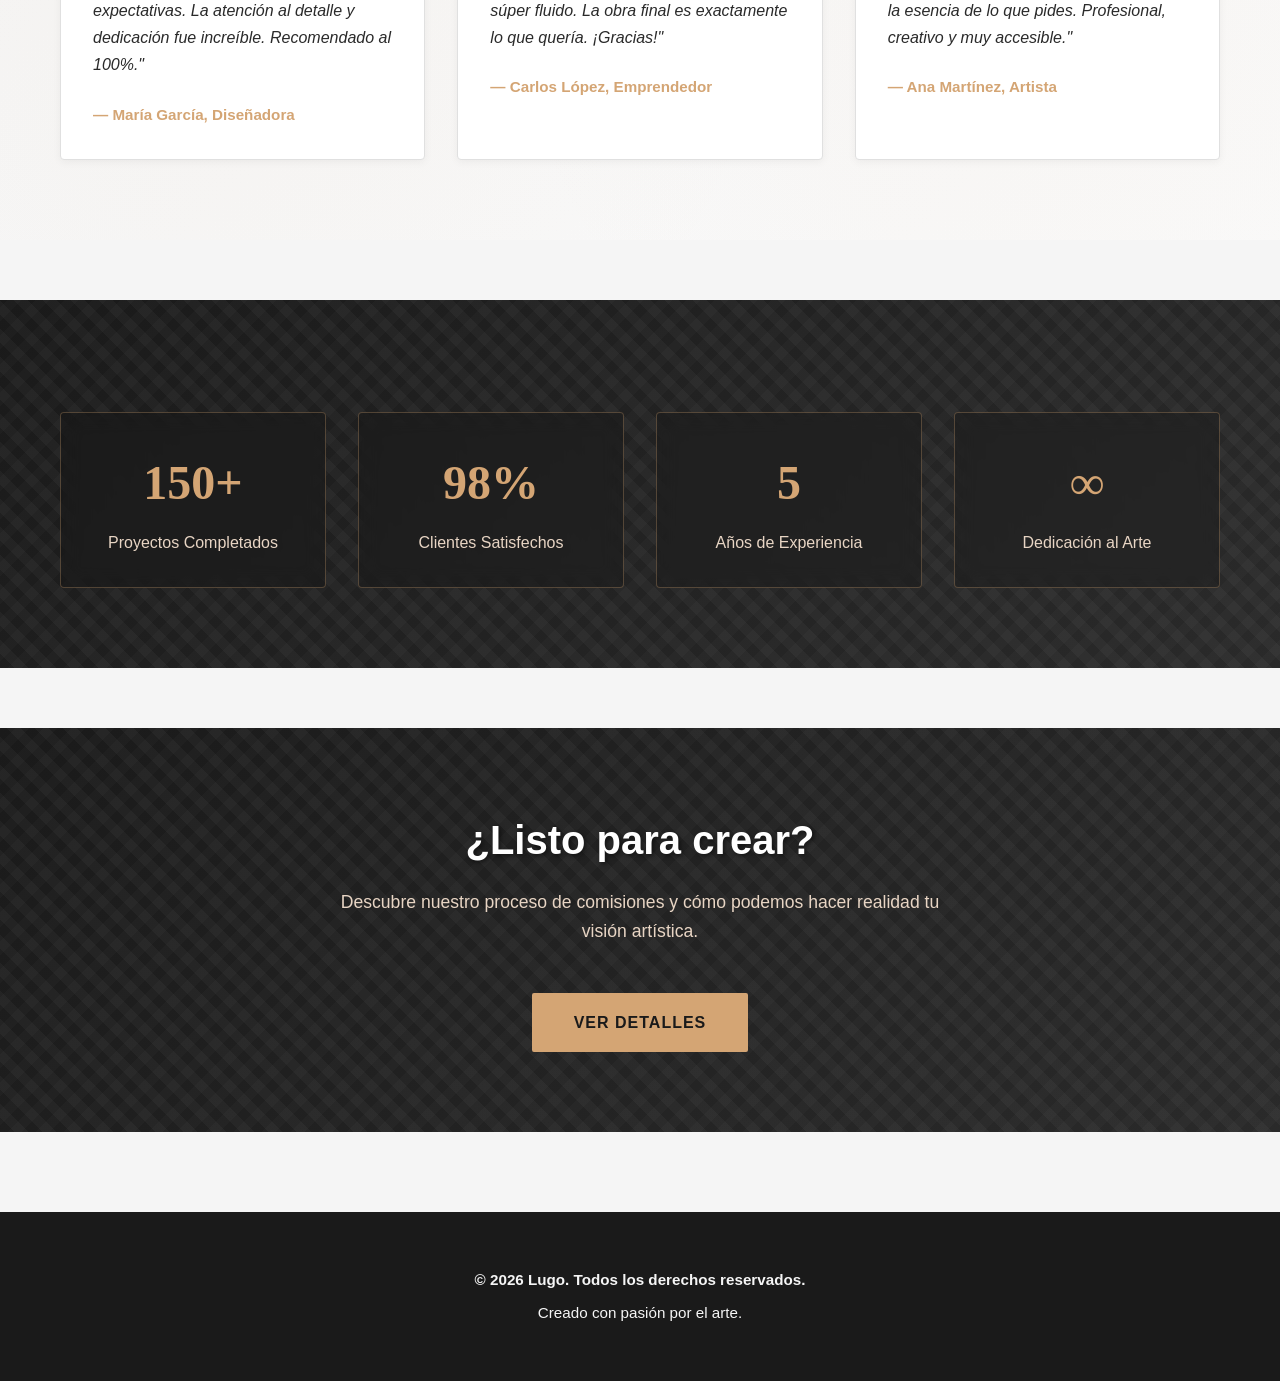
==== commit 004ea121: "Add files via upload" ====
--- a/index.html
+++ b/index.html
@@ -62,23 +62,23 @@
             <h2>Trabajos Destacados</h2>
             <p class="section-subtitle">Conoce algunos de nuestros proyectos más recientes</p>
             <div class="portfolio-grid">
-                <div class="portfolio-item">
+                <div class="portfolio-item gallery-clickable" data-image="img/Digital.jpg">
                     <div class="portfolio-image">
-                        <div class="portfolio-placeholder">Obra Destacada 1</div>
+                        <img src="img/Digital.jpg" alt="Retrato Digital" loading="lazy">
                     </div>
                     <h3>Retrato Digital</h3>
                     <p class="portfolio-tech">Técnica: Digital | Cliente: Artista Local</p>
                 </div>
-                <div class="portfolio-item">
+                <div class="portfolio-item gallery-clickable" data-image="img/Digital2.jpg">
                     <div class="portfolio-image">
-                        <div class="portfolio-placeholder">Obra Destacada 2</div>
+                        <img src="img/Digital2.jpg" alt="Ilustración de Personaje" loading="lazy">
                     </div>
                     <h3>Ilustración de Personaje</h3>
                     <p class="portfolio-tech">Técnica: Mixta | Cliente: Marca Independiente</p>
                 </div>
-                <div class="portfolio-item">
+                <div class="portfolio-item gallery-clickable" data-image="img/Tecnica mixta.jpg">
                     <div class="portfolio-image">
-                        <div class="portfolio-placeholder">Obra Destacada 3</div>
+                        <img src="img/Tecnica mixta.jpg" alt="Diseño de Concepto" loading="lazy">
                     </div>
                     <h3>Diseño de Concepto</h3>
                     <p class="portfolio-tech">Técnica: Digital | Cliente: Estudio Creativo</p>
@@ -178,6 +178,17 @@
         </div>
     </section>
 
+    <!-- Modal de Galería -->
+    <div id="imageModal" class="image-modal">
+        <div class="modal-content">
+            <button class="modal-close">&times;</button>
+            <button class="modal-prev">&#10094;</button>
+            <img id="modalImage" src="" alt="Imagen ampliada" class="modal-image">
+            <button class="modal-next">&#10095;</button>
+        </div>
+        <div class="modal-backdrop"></div>
+    </div>
+
     <footer class="footer">
         <div class="container">
             <p>&copy; 2026 Lugo. Todos los derechos reservados.</p>
--- a/Style/style.css
+++ b/Style/style.css
@@ -429,6 +429,18 @@
     color: var(--white);
     font-size: 1.2rem;
     font-weight: 600;
+    overflow: hidden;
+}
+
+.gallery-placeholder img {
+    width: 100%;
+    height: 100%;
+    object-fit: cover;
+    transition: var(--transition);
+}
+
+.gallery-item:hover .gallery-placeholder img {
+    transform: scale(1.05);
 }
 
 /* ========================
@@ -743,6 +755,17 @@
     justify-content: center;
 }
 
+.portfolio-image img {
+    width: 100%;
+    height: 100%;
+    object-fit: cover;
+    transition: var(--transition);
+}
+
+.portfolio-item:hover .portfolio-image img {
+    transform: scale(1.08);
+}
+
 .portfolio-placeholder {
     color: var(--white);
     font-weight: 600;
@@ -1103,8 +1126,228 @@
 }
 
 /* ========================
-   RESPONSIVE
-   ======================== */
+   GALERÍA CLICKABLE
+   ======================== */
+
+.gallery-clickable {
+    cursor: pointer;
+}
+
+/* ========================
+   MODAL DE IMAGEN
+   ======================== */
+
+.image-modal {
+    display: none;
+    position: fixed;
+    top: 0;
+    left: 0;
+    width: 100%;
+    height: 100%;
+    z-index: 5000;
+    align-items: center;
+    justify-content: center;
+}
+
+.image-modal.active {
+    display: flex;
+    animation: backdropOpen 0.4s ease;
+}
+
+.image-modal.closing {
+    animation: modalFadeOut 0.3s ease forwards;
+}
+
+@keyframes backdropOpen {
+    from {
+        opacity: 0;
+    }
+    to {
+        opacity: 1;
+    }
+}
+
+.modal-backdrop {
+    position: absolute;
+    top: 0;
+    left: 0;
+    width: 100%;
+    height: 100%;
+    background-color: rgba(0, 0, 0, 0.95);
+    z-index: -1;
+    transition: background-color 0.3s ease;
+}
+
+.image-modal.closing .modal-backdrop {
+    background-color: rgba(0, 0, 0, 0);
+}
+
+.modal-content {
+    position: relative;
+    display: flex;
+    align-items: center;
+    justify-content: center;
+    width: 90%;
+    max-width: 1000px;
+    height: auto;
+    z-index: 5001;
+}
+
+.modal-image {
+    width: 100%;
+    height: auto;
+    max-height: 80vh;
+    object-fit: contain;
+    border-radius: 4px;
+    animation: imageZoomIn 0.4s ease;
+}
+
+.modal-image.fade-out {
+    animation: imageFadeOut 0.3s ease forwards;
+}
+
+.modal-image.fade-in {
+    animation: imageFadeIn 0.4s ease forwards;
+}
+
+.modal-close {
+    position: absolute;
+    top: -50px;
+    right: -50px;
+    background-color: var(--accent-color);
+    color: var(--primary-color);
+    border: none;
+    width: 50px;
+    height: 50px;
+    border-radius: 50%;
+    font-size: 2rem;
+    cursor: pointer;
+    transition: var(--transition);
+    display: flex;
+    align-items: center;
+    justify-content: center;
+    z-index: 5002;
+}
+
+.modal-close:hover {
+    background-color: var(--white);
+    transform: scale(1.1);
+}
+
+.modal-prev,
+.modal-next {
+    position: absolute;
+    top: 50%;
+    transform: translateY(-50%);
+    background-color: rgba(212, 165, 116, 0.8);
+    color: var(--white);
+    border: none;
+    width: 50px;
+    height: 50px;
+    border-radius: 50%;
+    font-size: 1.5rem;
+    cursor: pointer;
+    transition: var(--transition);
+    display: flex;
+    align-items: center;
+    justify-content: center;
+    z-index: 5002;
+}
+
+.modal-prev:hover,
+.modal-next:hover {
+    background-color: var(--accent-color);
+    transform: translateY(-50%) scale(1.1);
+}
+
+.modal-prev {
+    left: -70px;
+}
+
+.modal-next {
+    right: -70px;
+}
+
+@keyframes imageZoomIn {
+    from {
+        opacity: 0;
+        transform: scale(0.8);
+    }
+    to {
+        opacity: 1;
+        transform: scale(1);
+    }
+}
+
+@keyframes imageFadeOut {
+    from {
+        opacity: 1;
+        transform: scale(1);
+    }
+    to {
+        opacity: 0;
+        transform: scale(1.05);
+    }
+}
+
+@keyframes imageFadeIn {
+    from {
+        opacity: 0;
+        transform: scale(0.95);
+    }
+    to {
+        opacity: 1;
+        transform: scale(1);
+    }
+}
+
+@keyframes modalFadeOut {
+    from {
+        opacity: 1;
+    }
+    to {
+        opacity: 0;
+    }
+}
+
+@keyframes backdropFadeOut {
+    from {
+        background-color: rgba(0, 0, 0, 0.95);
+    }
+    to {
+        background-color: rgba(0, 0, 0, 0);
+    }
+}
+
+/* Modal responsivo */
+@media (max-width: 768px) {
+    .modal-close {
+        top: 10px;
+        right: 10px;
+        width: 40px;
+        height: 40px;
+        font-size: 1.5rem;
+    }
+
+    .modal-prev,
+    .modal-next {
+        width: 40px;
+        height: 40px;
+        font-size: 1.2rem;
+    }
+
+    .modal-prev {
+        left: 10px;
+    }
+
+    .modal-next {
+        right: 10px;
+    }
+
+    .modal-image {
+        max-height: 70vh;
+    }
+}
 
 @media (max-width: 1024px) {
     .nav-menu {
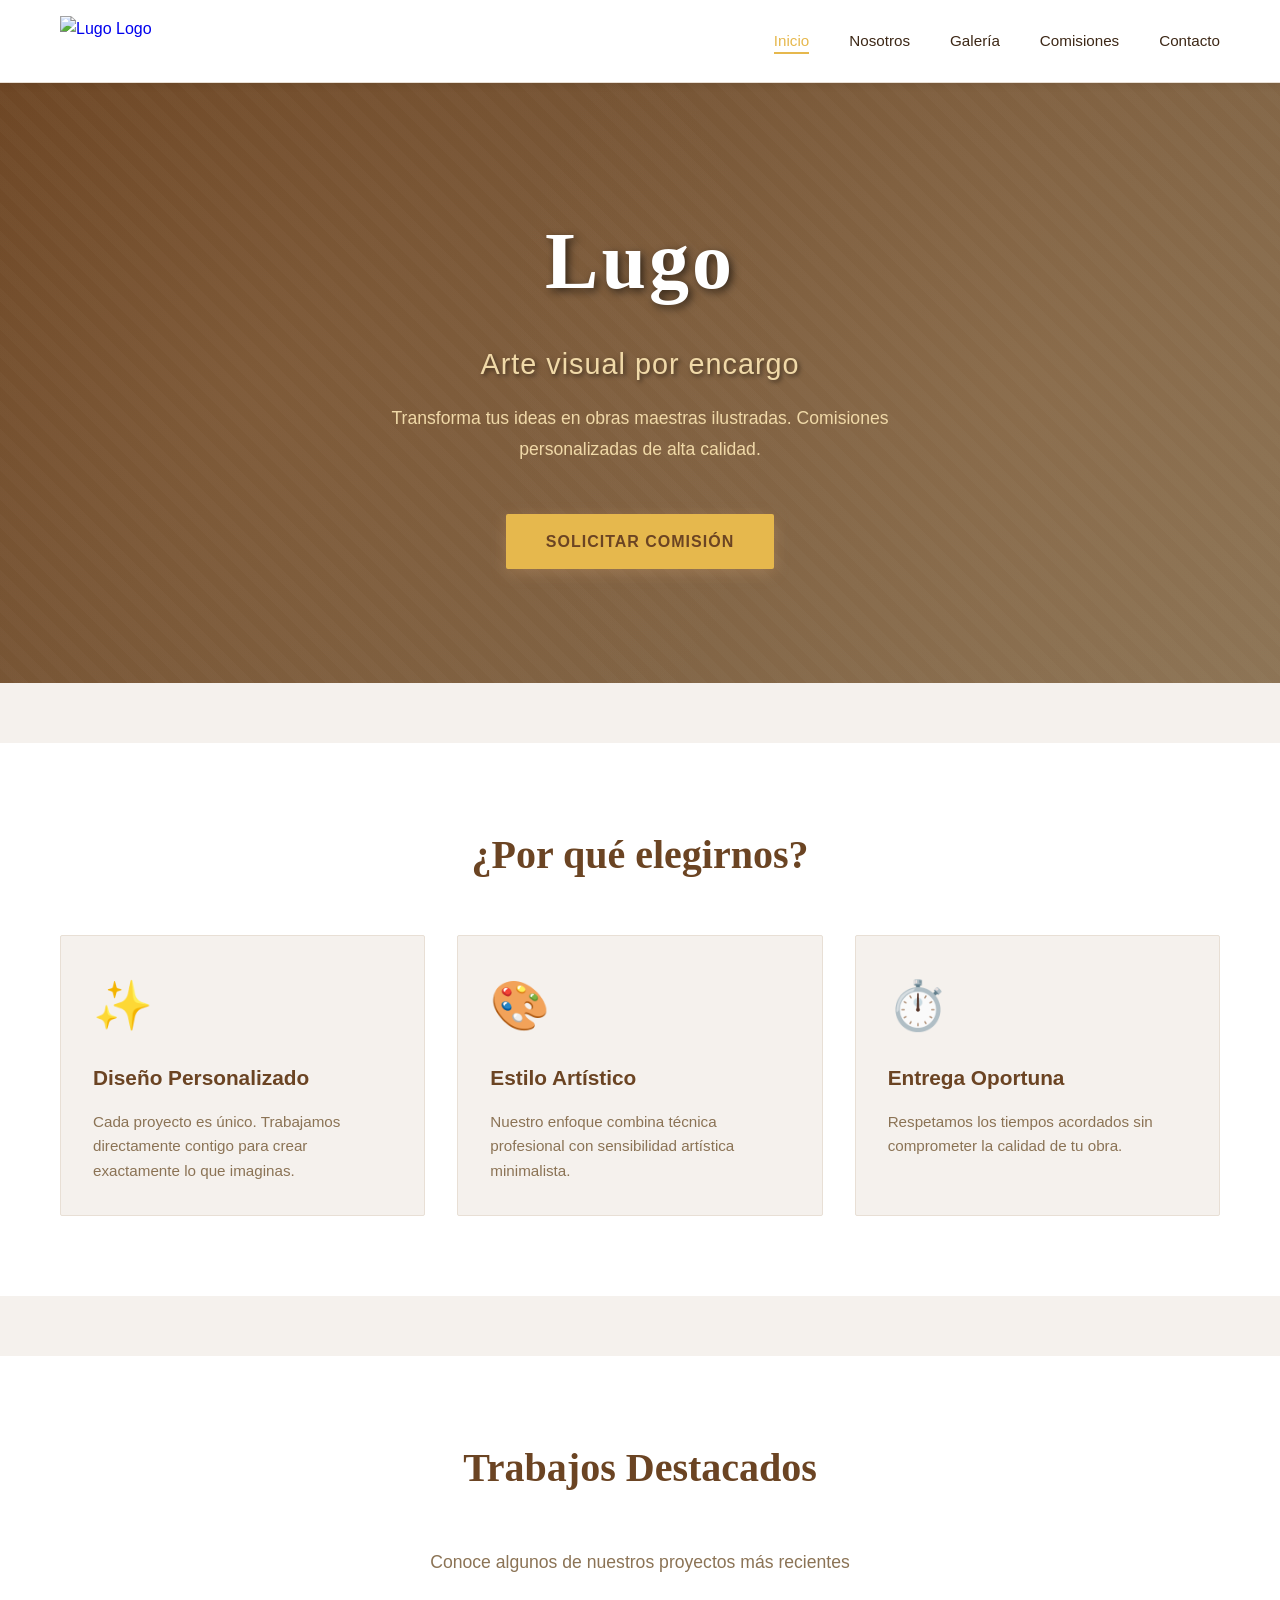
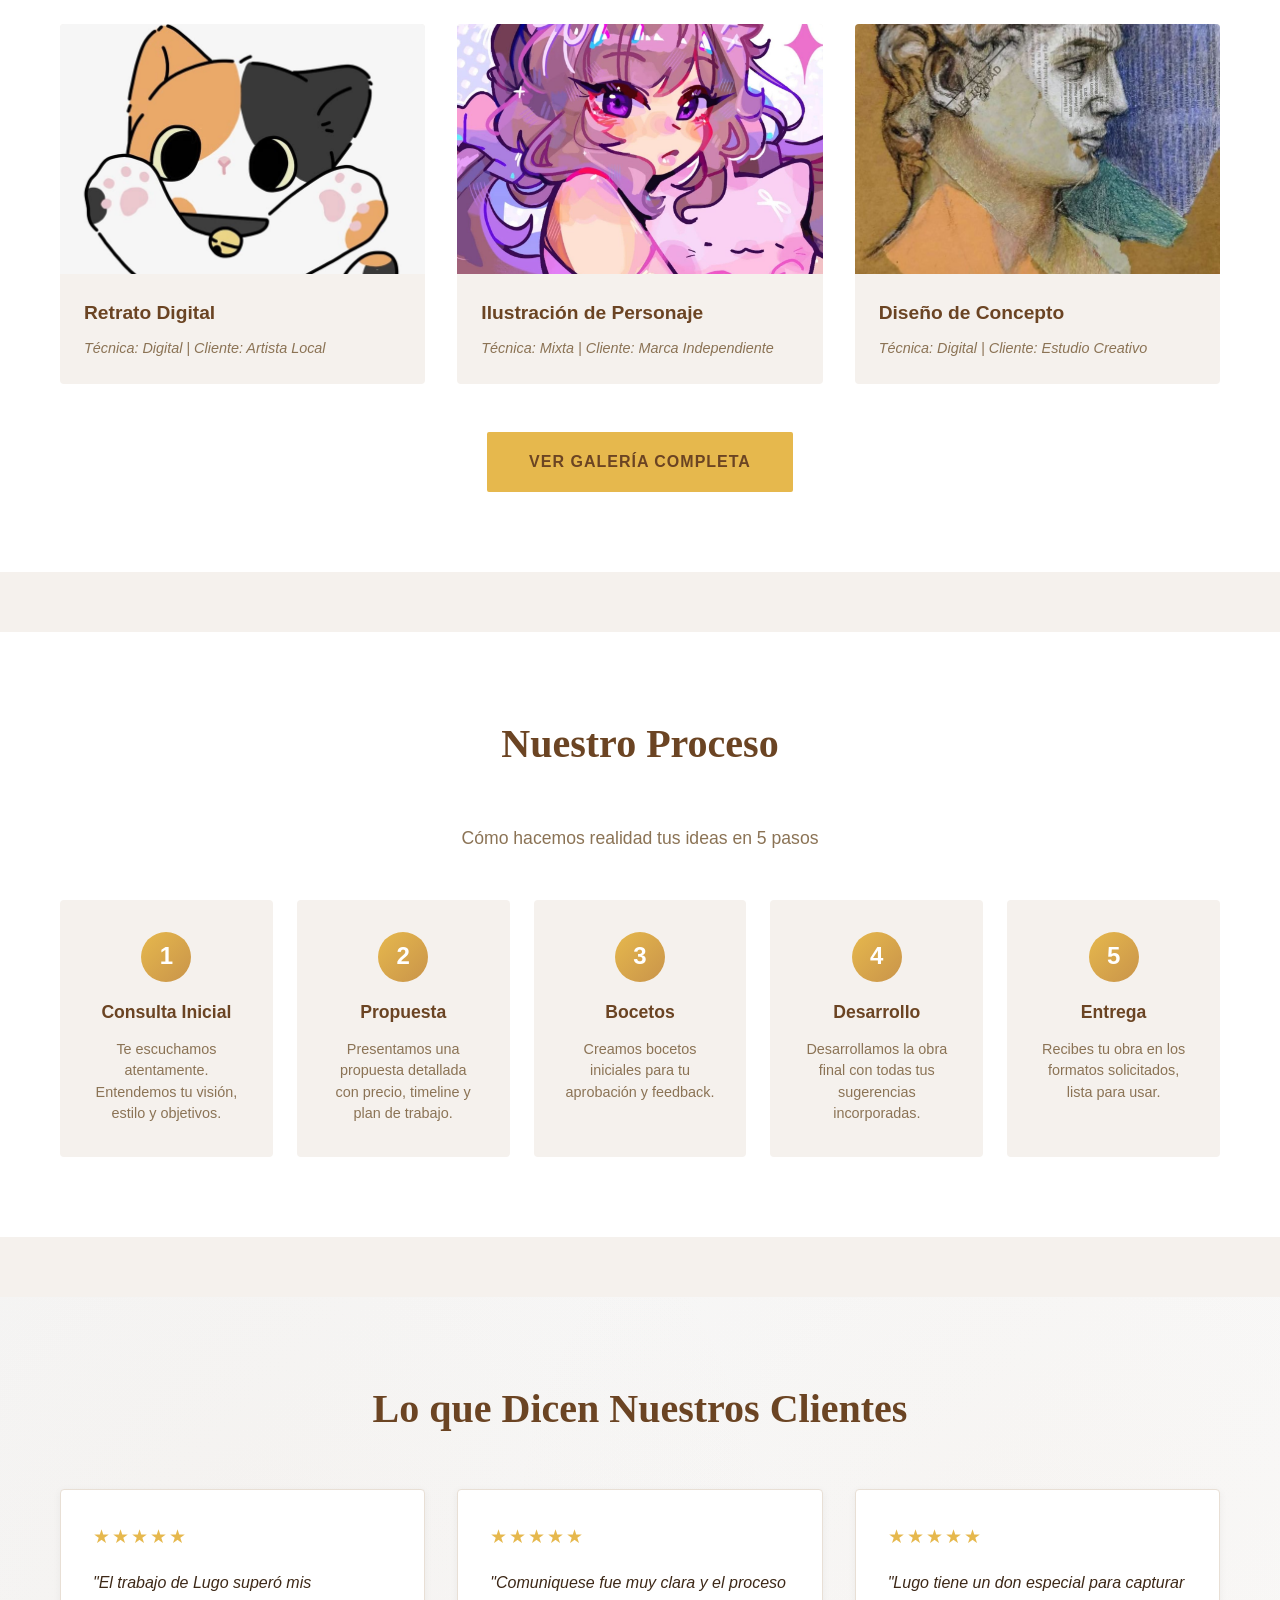
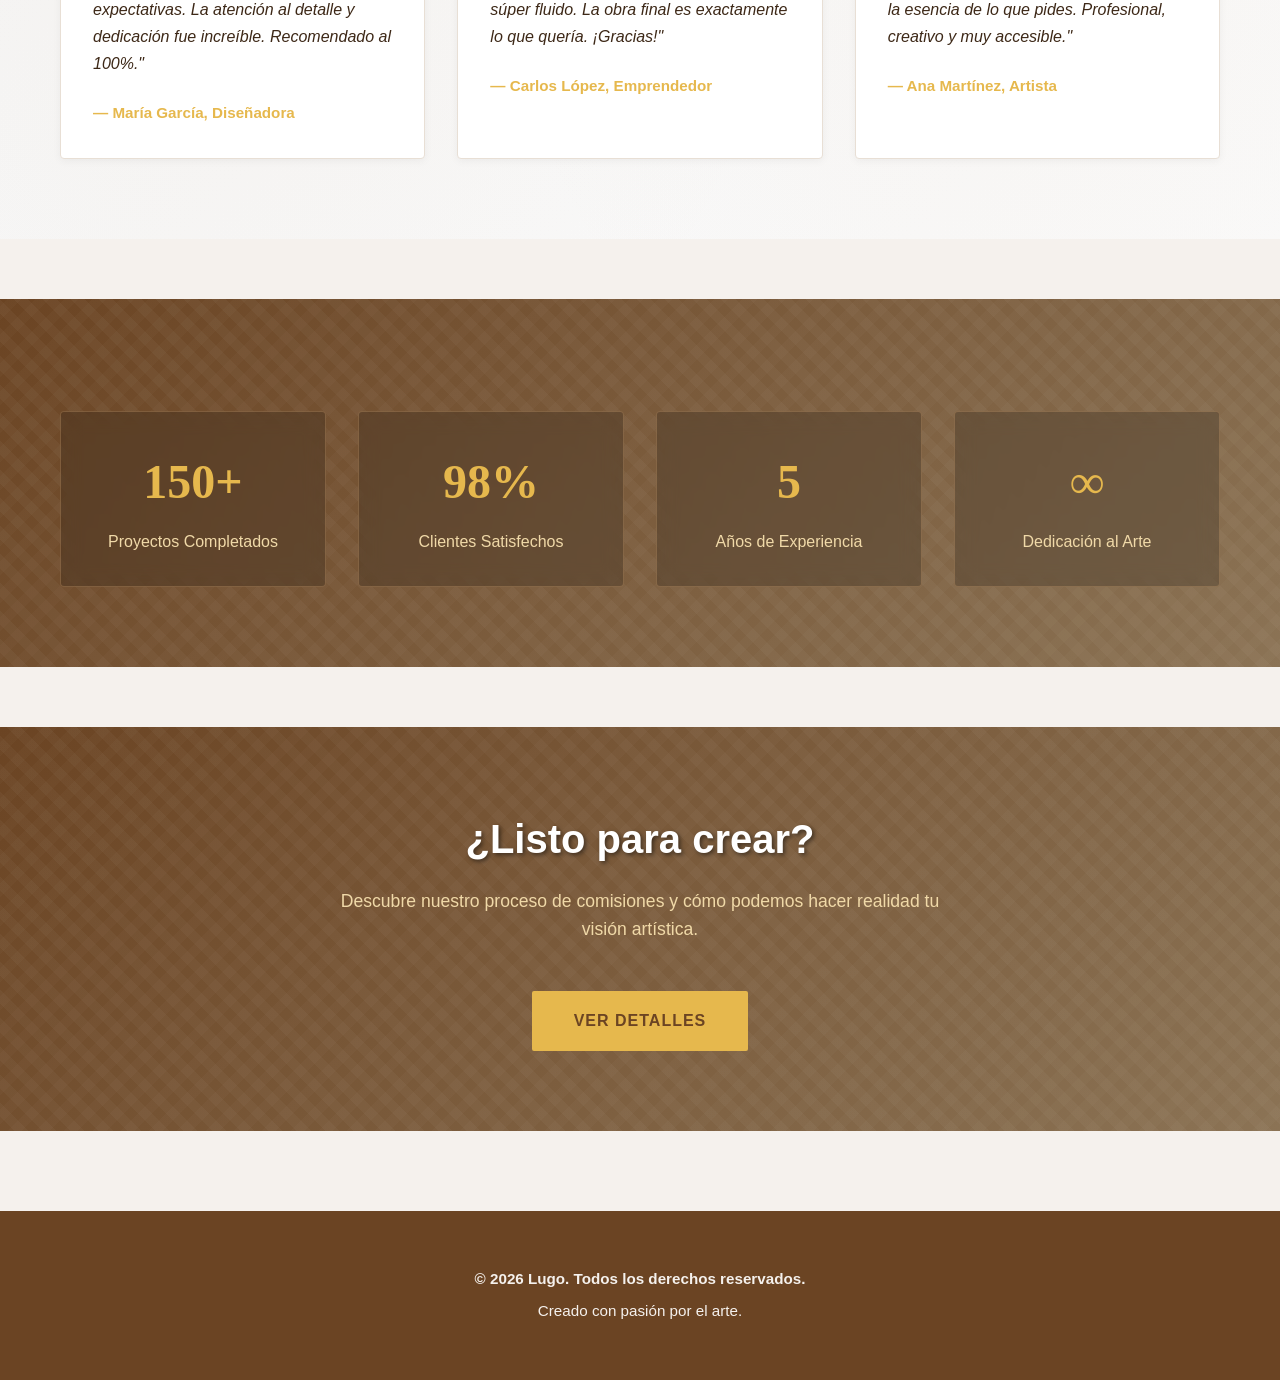
==== commit 1150a439: "Add files via upload" ====
--- a/index.html
+++ b/index.html
@@ -4,12 +4,15 @@
     <meta charset="UTF-8">
     <meta name="viewport" content="width=device-width, initial-scale=1.0">
     <title>Lugo - Dibujos por Comisiones</title>
+    <link rel="icon" type="image/jpeg" href="img/logo.jpeg">
     <link rel="stylesheet" href="Style/style.css">
 </head>
 <body>
     <nav class="navbar">
         <div class="nav-container">
-            <div class="logo">Lugo</div>
+            <a href="index.html" class="logo-link">
+                <img src="img/logo.jpeg" alt="Lugo Logo" class="logo-image">
+            </a>
             <ul class="nav-menu">
                 <li><a href="index.html" class="nav-link active">Inicio</a></li>
                 <li><a href="nosotros.html" class="nav-link">Nosotros</a></li>
--- a/Style/style.css
+++ b/Style/style.css
@@ -3,21 +3,23 @@
    ======================== */
 
 :root {
-    --primary-color: #1a1a1a;
-    --secondary-color: #f5f5f5;
-    --accent-color: #d4a574;
-    --accent-light: #e8d5c4;
-    --text-dark: #2a2a2a;
-    --text-light: #7a7a7a;
-    --border-color: #e0e0e0;
+    --primary-color: #6B4423;
+    --secondary-color: #F5F1ED;
+    --accent-color: #E6B84D;
+    --accent-light: #F0D9A8;
+    --mountain-color: #4A6B7C;
+    --accent-red: #8B3A3A;
+    --text-dark: #3D2817;
+    --text-light: #8B7355;
+    --border-color: #E8DFD5;
     --white: #ffffff;
     
     --font-main: 'Segoe UI', Tahoma, Geneva, Verdana, sans-serif;
     --font-accent: 'Georgia', 'Times New Roman', serif;
     
     --transition: all 0.3s ease;
-    --shadow-light: 0 2px 8px rgba(0, 0, 0, 0.08);
-    --shadow-medium: 0 4px 16px rgba(0, 0, 0, 0.12);
+    --shadow-light: 0 2px 8px rgba(107, 68, 35, 0.08);
+    --shadow-medium: 0 4px 16px rgba(107, 68, 35, 0.12);
 }
 
 * {
@@ -76,6 +78,23 @@
     color: var(--primary-color);
     letter-spacing: 2px;
     text-decoration: none;
+}
+
+.logo-link {
+    display: flex;
+    align-items: center;
+    text-decoration: none;
+}
+
+.logo-image {
+    height: 50px;
+    width: auto;
+    object-fit: contain;
+    transition: transform 0.3s ease;
+}
+
+.logo-image:hover {
+    transform: scale(1.05);
 }
 
 .nav-menu {
@@ -148,7 +167,7 @@
    ======================== */
 
 .hero {
-    background: linear-gradient(135deg, #1a1a1a 0%, #2a2a2a 25%, #d4a574 50%, #2a2a2a 75%, #1a1a1a 100%);
+    background: linear-gradient(135deg, #6B4423 0%, #8B7355 25%, #E6B84D 50%, #4A6B7C 75%, #6B4423 100%);
     background-size: 400% 400%;
     padding: 100px 20px;
     text-align: center;
@@ -448,7 +467,7 @@
    ======================== */
 
 .cta-section {
-    background: linear-gradient(135deg, #1a1a1a 0%, #2a2a2a 25%, #d4a574 50%, #2a2a2a 75%, #1a1a1a 100%);
+    background: linear-gradient(135deg, #6B4423 0%, #8B7355 25%, #E6B84D 50%, #4A6B7C 75%, #6B4423 100%);
     background-size: 400% 400%;
     color: var(--white);
     padding: 80px 20px;
@@ -494,7 +513,7 @@
    ======================== */
 
 .page-header {
-    background: linear-gradient(135deg, #1a1a1a 0%, #2a2a2a 25%, #d4a574 50%, #2a2a2a 75%, #1a1a1a 100%);
+    background: linear-gradient(135deg, #6B4423 0%, #8B7355 25%, #E6B84D 50%, #4A6B7C 75%, #6B4423 100%);
     background-size: 400% 400%;
     padding: 100px 20px;
     text-align: center;
@@ -923,7 +942,7 @@
    ======================== */
 
 .stats-section {
-    background: linear-gradient(135deg, #1a1a1a 0%, #2a2a2a 25%, #d4a574 50%, #2a2a2a 75%, #1a1a1a 100%);
+    background: linear-gradient(135deg, #6B4423 0%, #8B7355 25%, #E6B84D 50%, #4A6B7C 75%, #6B4423 100%);
     background-size: 400% 400%;
     color: var(--white);
     margin: 60px 0;
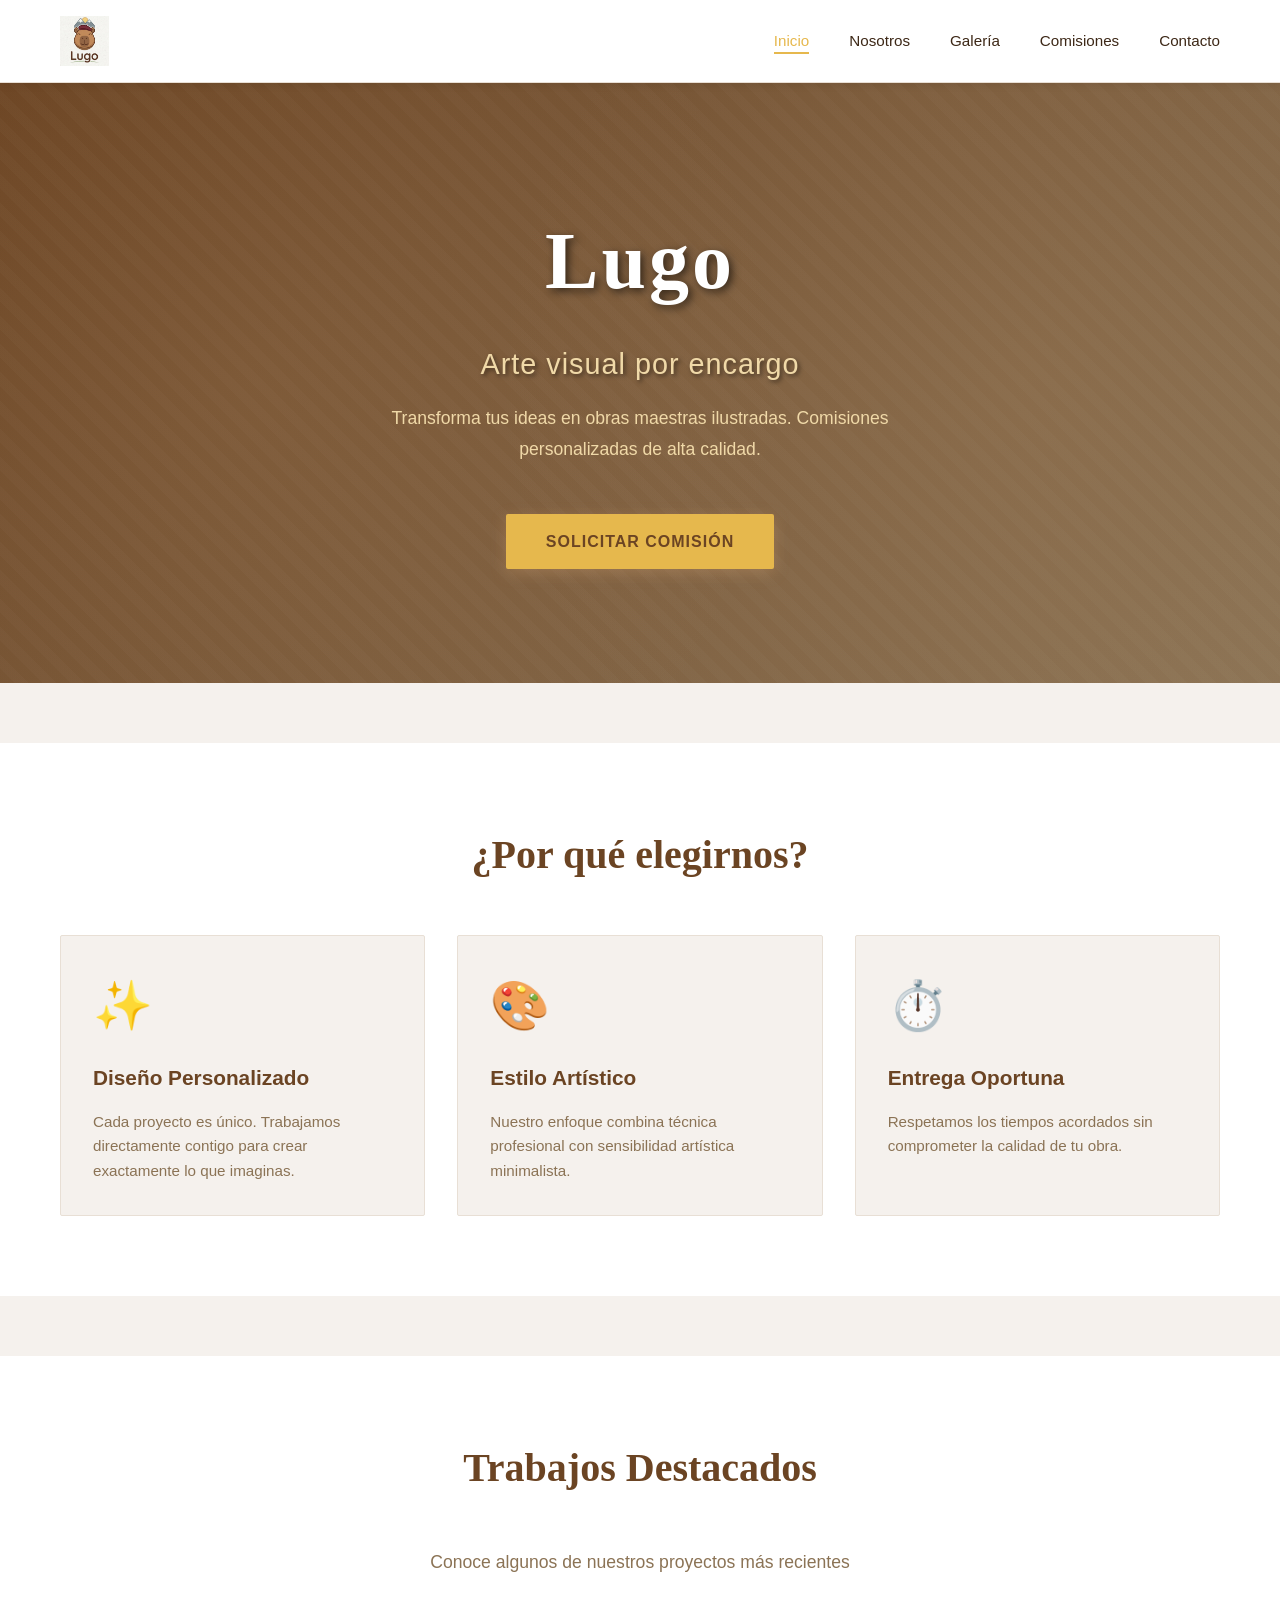
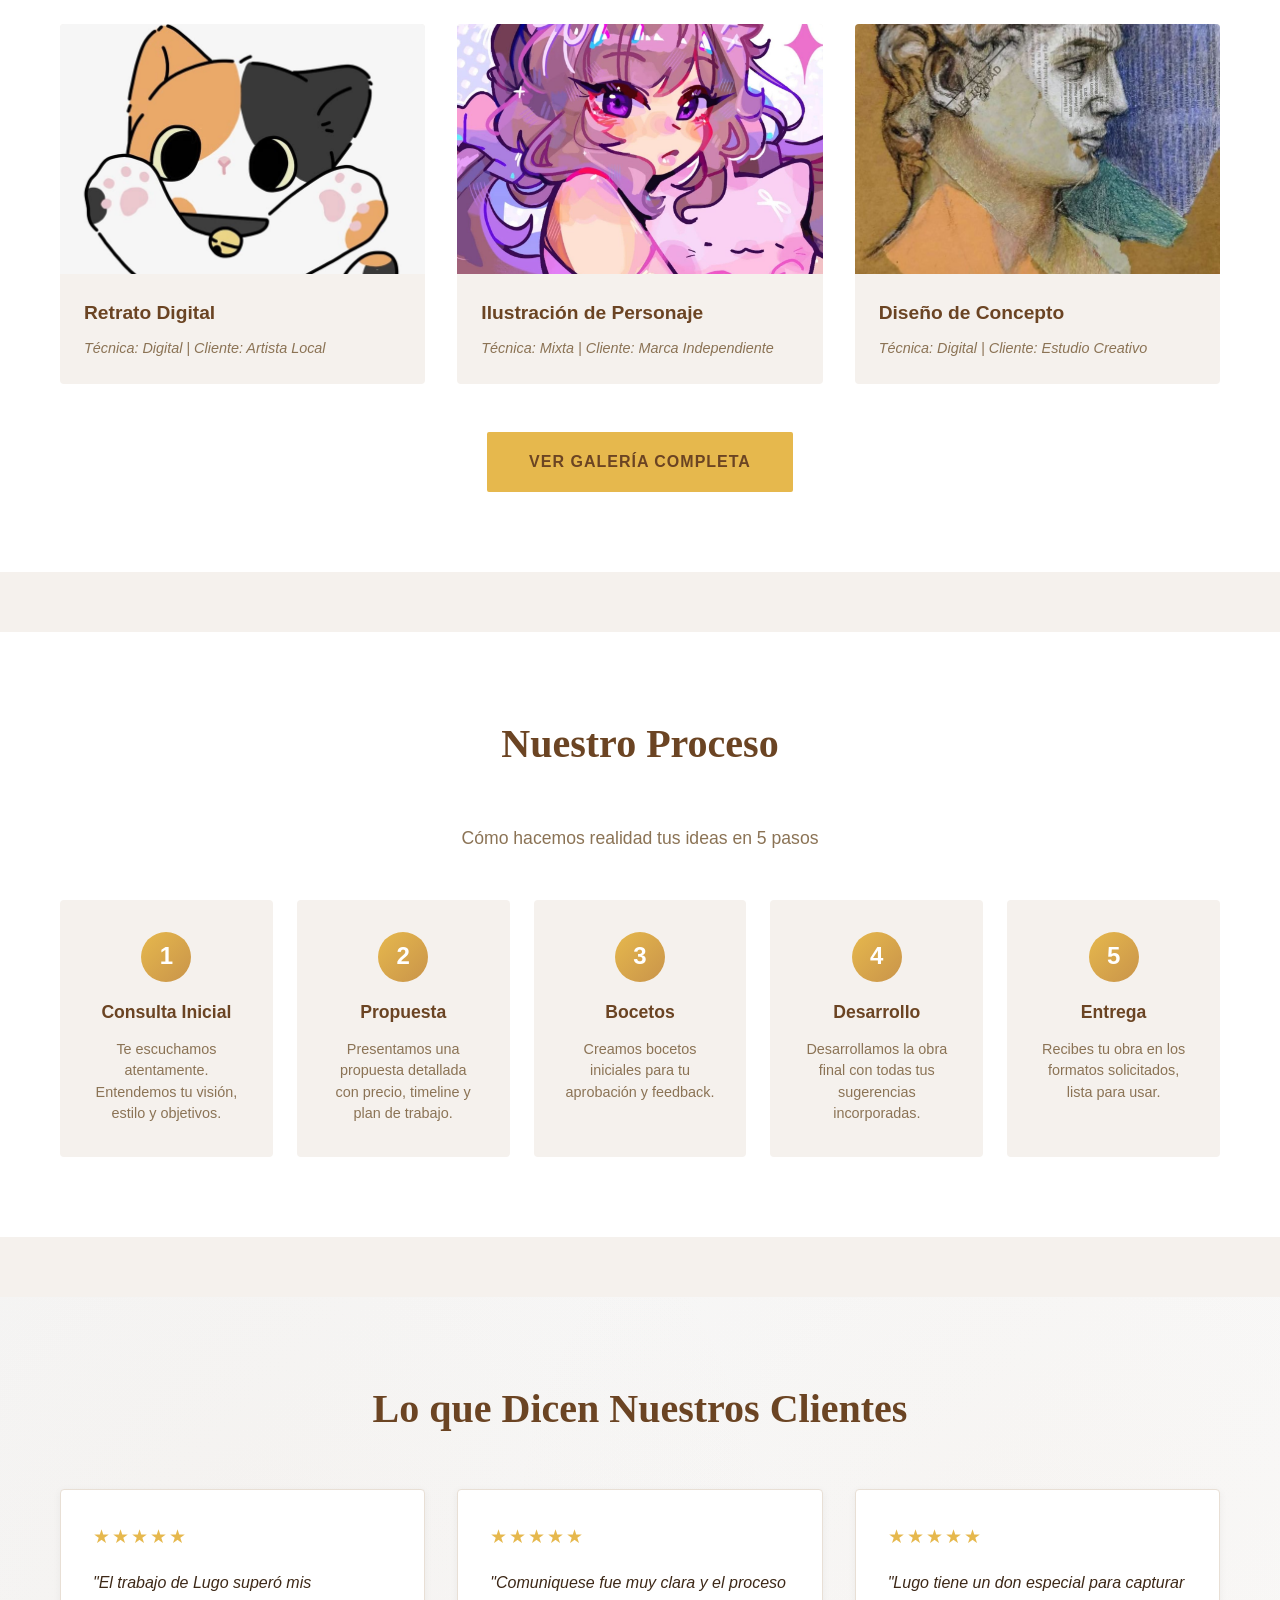
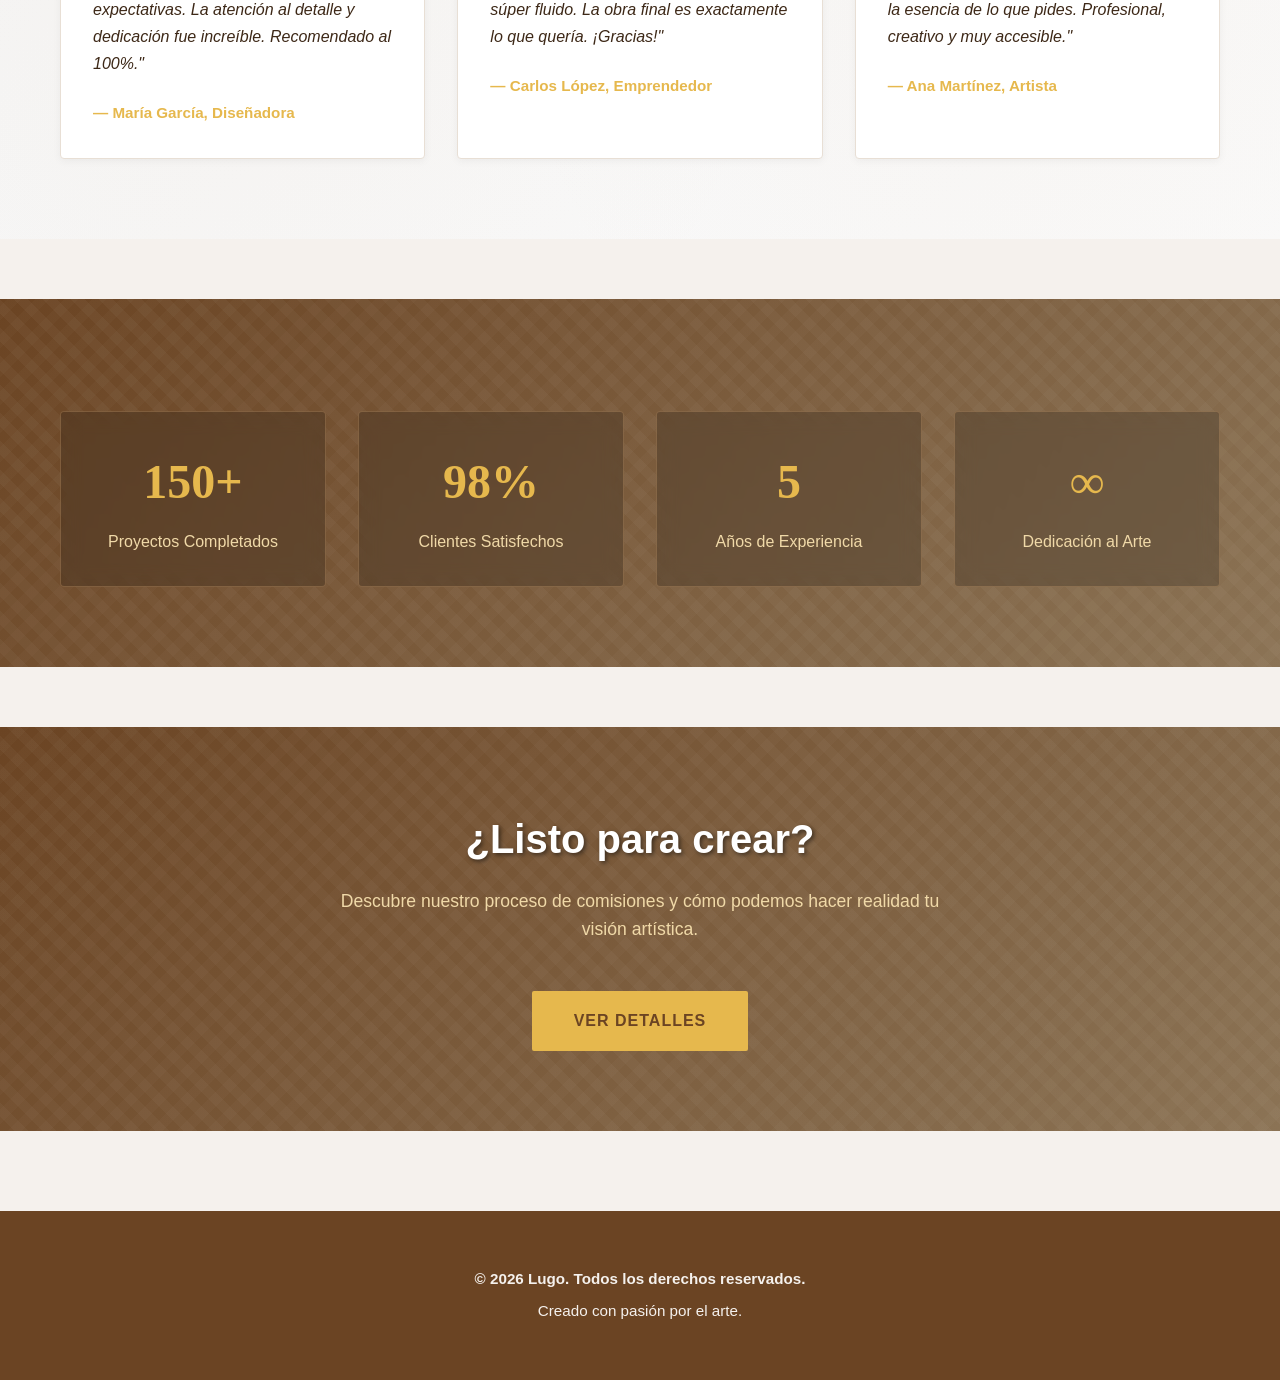
==== commit 1825e249: "Update index.html" ====
--- a/index.html
+++ b/index.html
@@ -4,14 +4,14 @@
     <meta charset="UTF-8">
     <meta name="viewport" content="width=device-width, initial-scale=1.0">
     <title>Lugo - Dibujos por Comisiones</title>
-    <link rel="icon" type="image/jpeg" href="img/logo.jpeg">
+    <link rel="icon" type="image/jpeg" href="img/Logo.jpeg">
     <link rel="stylesheet" href="Style/style.css">
 </head>
 <body>
     <nav class="navbar">
         <div class="nav-container">
             <a href="index.html" class="logo-link">
-                <img src="img/logo.jpeg" alt="Lugo Logo" class="logo-image">
+                <img src="img/Logo.jpeg" alt="Lugo Logo" class="logo-image">
             </a>
             <ul class="nav-menu">
                 <li><a href="index.html" class="nav-link active">Inicio</a></li>
